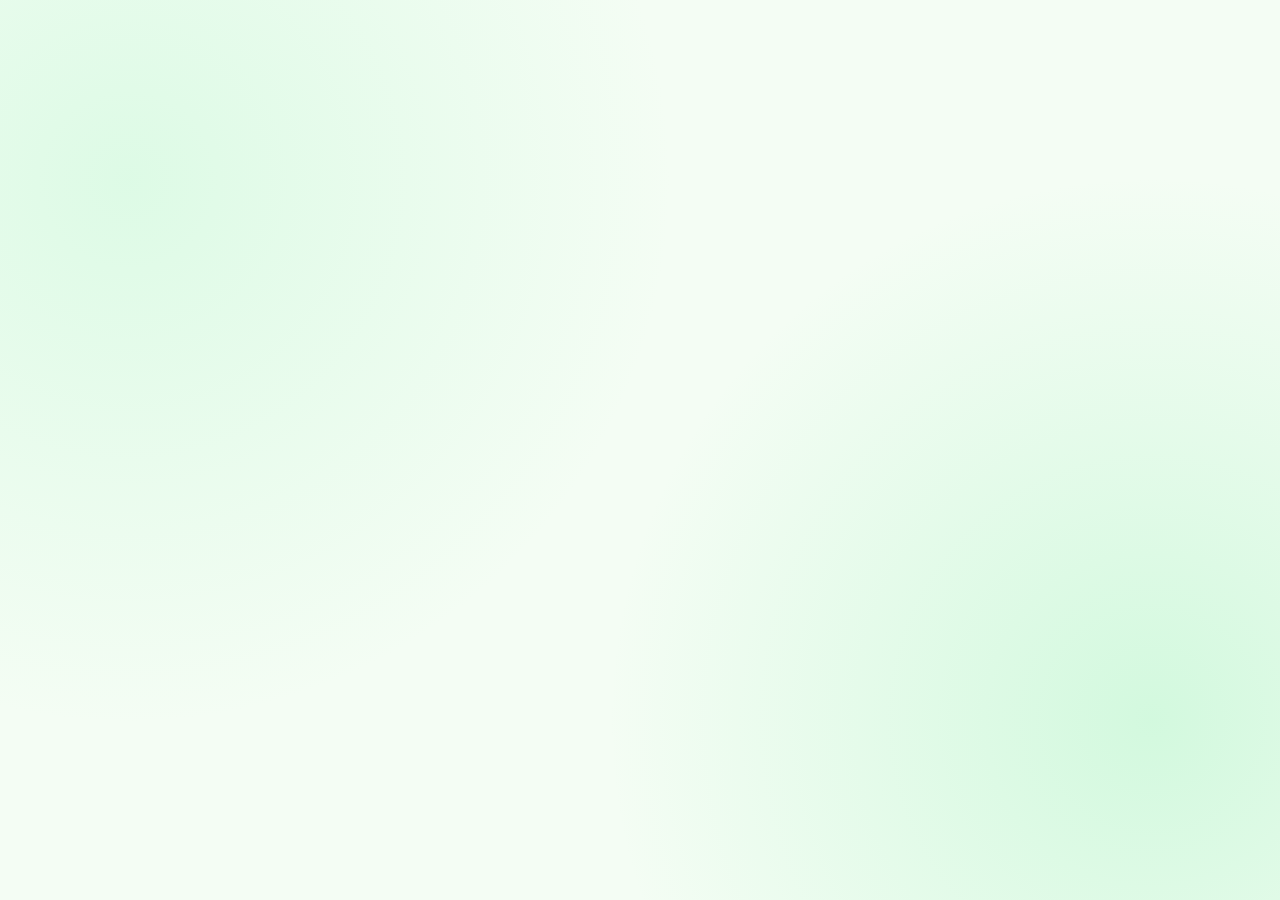
==== github_pages_dist/index.html @ f7a4231d "fix: bug18/19 - chart responsive fix and add-material modal fields" ====
<!DOCTYPE html>
<html lang="ja">
<head>
    <meta charset="UTF-8">
    <meta name="viewport" content="width=device-width, initial-scale=1.0, maximum-scale=1.0, user-scalable=no">
    <title>統合管理システム</title>
    <!-- Google Fonts for typography -->
    <link href="https://fonts.googleapis.com/css2?family=Inter:wght@400;500;600;700&display=swap" rel="stylesheet">
    <link rel="stylesheet" href="style.css">
    <script src="https://cdnjs.cloudflare.com/ajax/libs/html5-qrcode/2.3.8/html5-qrcode.min.js" type="text/javascript"></script>
</head>
<body>
    <!-- ログインモーダル (GitHub Pages用) -->
    <div id="login-modal" class="modal" style="display: none; z-index: 9999; background: rgba(0,0,0,0.8);">
        <div class="modal-content" style="max-width: 400px; margin: 15% auto; text-align: center;">
            <h2 style="margin-bottom: 20px;">🔐 認証</h2>
            <p style="margin-bottom: 20px; font-size: 0.9rem; color: #666;">パスワードを入力してください</p>
            <input type="password" id="login-password" class="search-input" placeholder="パスワード" style="width: 100%; margin-bottom: 20px; padding: 12px;">
            <div id="login-error" style="color: #e74c3c; margin-bottom: 15px; display: none; font-size: 0.85rem;">パスワードが正しくありません</div>
            <button id="login-submit-btn" class="primary-btn" style="width: 100%;">ログイン</button>
        </div>
    </div>
    <div class="app-container" style="display: none;">
        <!-- Header -->
        <header class="glass-header">
            <div class="header-main">
                <ion-icon name="grid-outline" class="system-icon"></ion-icon>
                <h1 id="header-title">統合管理システム</h1>
            </div>
            <div class="header-actions">
                <button id="sync-btn" class="icon-btn" aria-label="同期">
                    <ion-icon name="sync-outline"></ion-icon>
                </button>
                <button id="settings-btn" class="icon-btn" aria-label="設定">
                    <ion-icon name="settings-outline"></ion-icon>
                </button>
            </div>
        </header>

        <!-- Main Content Area -->
        <main id="content-area">
            <!-- 1. ホーム (Dashboard) -->
            <div id="tab-ledger" class="tab-content active">
                <!-- View Switcher (Segment Control) -->
                <div class="view-switcher">
                    <button class="switcher-item active" data-view="dashboard">ダッシュボード</button>
                    <button class="switcher-item" data-view="details">月次明細</button>
                </div>

                <!-- 在庫アラートセクション (常に上部に表示) -->
                <div class="card glass-card alert-section">
                    <div id="inventory-alerts-container">
                        <div class="empty-history" style="padding: 20px; text-align: center; color: var(--text-muted);">
                            <ion-icon name="sync-outline" class="spinning" style="font-size: 20px; margin-bottom: 4px;"></ion-icon>
                            <div>在庫状況を確認中...</div>
                        </div>
                    </div>
                </div>

                <!-- 共通期間フィルタ (Unified Ledger Filter) -->
                <div id="unified-ledger-filter" class="unified-ledger-filter" style="margin: 8px 0;">
                    <!-- JSで動的に生成 -->
                </div>

                <!-- 1. Dashboard View (Active by default) -->
                <div id="ledger-dashboard-view">
                    <!-- Summary Section -->
                    <div class="ledger-top-summary">
                        <div class="empty-history" style="width: 100%; padding: 30px; text-align: center; color: var(--text-muted); background: rgba(255,255,255,0.3); border-radius: 12px;">
                            <ion-icon name="sync-outline" class="spinning" style="font-size: 24px; margin-bottom: 8px;"></ion-icon>
                            <div>収支データを集計中...</div>
                        </div>
                    </div>

                    <!-- Chart Card -->
                    <div class="card glass-card ledger-chart-card">
                        <div class="card-header-with-filter">
                            <h2 class="card-title-with-icon">
                                <ion-icon name="stats-chart-outline"></ion-icon>
                                収支推移
                            </h2>
                        </div>
                        
                        <div class="chart-container">
                            <div class="chart-y-axis">
                                <span>100k</span>
                                <span>50k</span>
                                <span>0k</span>
                            </div>
                            <div class="chart-bars">
                                <!-- JSで動的に生成されます -->
                            </div>
                        </div>
                        <div class="chart-legend">
                            <span class="legend-item"><span class="dot income"></span>売上</span>
                            <span class="legend-item"><span class="dot expense"></span>費用</span>
                        </div>
                    </div>

                    <!-- Recent Transactions -->
                    <div class="card glass-card list-card ledger-list">
                        <h2 class="section-title-mini">最新の取引履歴</h2>
                        <div class="empty-history" style="padding: 40px; text-align: center; color: var(--text-muted);">
                            <ion-icon name="sync-outline" class="spinning" style="font-size: 24px; margin-bottom: 8px;"></ion-icon>
                            <div>履歴を読み込み中...</div>
                        </div>
                    </div>
                </div>

                <!-- 2. Detailed Table View (Hidden by default) -->
                <div id="ledger-details-view" style="display: none;">
                    <div class="card glass-card detailed-table-card">
                        <div class="card-header-with-filter">
                            <h2 class="card-title-with-icon">
                                <ion-icon name="list-outline"></ion-icon>
                                月次明細
                            </h2>
                            <button id="export-ledger-btn" class="btn-export" title="スプレッドシートに出力">
                                <ion-icon name="cloud-download-outline"></ion-icon>
                                <span>帳票出力</span>
                            </button>
                        </div>

                        <div class="detailed-table-wrapper">
                            <table class="detailed-table">
                                <thead>
                                    <tr>
                                        <th class="sticky-col first">注文日</th>
                                        <th class="sticky-col second">品名</th>
                                        <th>売上</th>
                                        <th>仕入</th>
                                        <th>通信</th>
                                        <th>修繕</th>
                                        <th>消耗品</th>
                                        <th>諸会</th>
                                        <th>手数料</th>
                                        <th>雑費</th>
                                        <th class="profit-col">粗利</th>
                                    </tr>
                                </thead>
                                <tbody id="ledger-list-body">
                                    <!-- JSで動的に描画されます -->
                                </tbody>
                                <tfoot>
                                    <tr class="totals-row">
                                        <td colspan="2" class="sticky-col first">合計</td>
                                        <td id="ledger-total-sales">0</td>
                                        <td id="ledger-total-purchase">0</td>
                                        <td id="ledger-total-comm">0</td>
                                        <td id="ledger-total-repair">0</td>
                                        <td id="ledger-total-supplies">0</td>
                                        <td id="ledger-total-dues">0</td>
                                        <td id="ledger-total-fee">0</td>
                                        <td id="ledger-total-misc">0</td>
                                        <td id="ledger-total-profit" class="profit-col">0</td>
                                    </tr>
                                </tfoot>
                            </table>
                        </div>
                        <p class="table-hint">※横スクロールで詳細を確認できます。日付・品名は固定されています。</p>
                    </div>
                </div>
            </div>

            <!-- 2. 在庫 (Inventory) -->
            <div id="tab-inventory" class="tab-content">
                <div class="inventory-header">
                    <div class="search-container">
                        <div class="search-bar">
                            <ion-icon name="search-outline"></ion-icon>
                            <input type="text" id="stock-search-input" placeholder="在庫を検索...">
                            <button id="stock-search-clear" title="検索をクリア">
                                <ion-icon name="close-outline"></ion-icon>
                            </button>
                            <button id="stock-scan-btn-top" class="icon-btn-inline" title="QRスキャン">
                                <ion-icon name="camera-outline"></ion-icon>
                            </button>
                        </div>
                    </div>
                    <div class="inventory-filter-chips">
                        <button class="filter-chip" data-filter="in-stock">
                            <ion-icon name="checkmark-circle-outline"></ion-icon>在庫あり
                        </button>
                        <button class="filter-chip" data-filter="threshold-zero">
                            <ion-icon name="warning-outline"></ion-icon>閾値0
                        </button>
                        <button class="filter-chip" data-filter="unchecked">
                            <ion-icon name="help-circle-outline"></ion-icon>未確認
                        </button>
                        <button class="filter-chip" data-filter="hidden">
                            <ion-icon name="eye-off-outline"></ion-icon>非表示品
                        </button>
                    </div>
                </div>

                <div class="card glass-card stock-card">
                    <div class="card-header-with-badge">
                        <h2 class="card-title-with-icon">
                            <ion-icon name="cube-outline"></ion-icon>
                            現在庫一覧
                        </h2>
                        <div style="display: flex; gap: 8px; align-items: center;">
                            <button id="stocktake-mode-toggle" class="mode-toggle-btn">
                                <ion-icon name="checkbox-outline"></ion-icon>
                                棚卸開始
                            </button>
                            <span class="count-badge">全 <span id="total-stock-items">-</span> 品目</span>
                        </div>
                    </div>

                    <div class="stock-table-container">
                        <div id="stock-list-body" class="stock-list-container">
                            <div style="text-align:center; padding: 40px; color: var(--text-secondary);">
                                <ion-icon name="sync-outline" class="spinning" style="font-size: 24px; vertical-align: middle; margin-right: 8px;"></ion-icon>
                                データを読み込み中...
                            </div>
                        </div>
                    </div>
                </div>
            </div>

            <!-- 3. 仕入 (Purchase) -->
            <div id="tab-purchase" class="tab-content">
                <div class="summary-card glass-card">
                    <h3>今月の仕入合計</h3>
                    <div class="amount" id="purchase-monthly-total">読み込み中...</div>
                    <div class="history-badge cursor-pointer" onclick="document.getElementById('purchase-history').scrollIntoView({behavior: 'smooth'})">
                        <ion-icon name="checkmark-circle"></ion-icon>
                        <span id="purchase-history-count">読み込み中...</span>
                    </div>
                </div>
                <div class="card glass-card">
                    <h2 class="card-title-with-icon">
                        <ion-icon name="cart-outline"></ion-icon>
                        新規仕入
                    </h2>
                    <div class="input-grid">
                        <div class="input-group">
                            <label>仕入日</label>
                            <input type="date" id="purchase-date">
                        </div>
                        <div class="input-group">
                            <label>ステータス</label>
                            <select id="buy-status-entry">
                                <option value="">--- データ取得中 ---</option>
                            </select>
                        </div>
                    </div>
                    <div class="input-group">
                        <label>仕入先</label>
                        <input type="text" id="buy-vendor" list="supplier-list" placeholder="仕入先を入力または選択">
                        <datalist id="supplier-list">
                        </datalist>
                    </div>
                    <div class="input-group">
                        <label>品名 <span id="buy-item-preview" class="input-image-preview"></span></label>
                        <input type="text" id="buy-item" list="product-list" placeholder="品名を入力または選択">
                        <datalist id="product-list">
                        </datalist>
                    </div>
                    <div class="input-grid">
                        <div class="input-group">
                            <label>価格 (合計)</label>
                            <input type="number" id="buy-price" placeholder="0">
                        </div>
                        <div class="input-group">
                            <label>数量</label>
                            <input type="number" id="buy-quantity" placeholder="0">
                        </div>
                    </div>
                    <div class="input-group">
                        <label>支払方法</label>
                        <input type="text" id="buy-payment" list="payment-list" placeholder="支払方法を入力または選択">
                        <datalist id="payment-list">
                        </datalist>
                    </div>
                    <div class="input-group">
                        <label>区分</label>
                        <select id="buy-category">
                            <option value="">--- データ取得中 ---</option>
                        </select>
                    </div>
                    <div class="input-group">
                        <label>備考</label>
                        <textarea id="buy-note" placeholder="備考を入力"></textarea>
                    </div>
                    <button id="buy-submit" class="primary-btn">登録</button>
                </div>

                <div class="history-section" id="purchase-history">
                    <h2 class="section-title card-title-with-icon">
                        <ion-icon name="time-outline"></ion-icon>
                        仕入履歴
                    </h2>
                    
                    <div id="purchase-history-list">
                        <div class="empty-history" style="padding: 40px; text-align: center; color: var(--text-muted);">
                            <ion-icon name="sync-outline" class="spinning" style="font-size: 24px; margin-bottom: 8px;"></ion-icon>
                            <div>読み込み中...</div>
                        </div>
                    </div>
                </div>
            </div>

            <!-- 4. 製造 (Manufacturing) -->
            <div id="tab-manufacturing" class="tab-content">
                <div class="summary-card glass-card">
                    <h3>現在進行中の製造</h3>
                    <div class="amount" id="manufacturing-history-count">読み込み中...</div>
                    <div class="history-badge cursor-pointer" onclick="document.getElementById('manufacturing-history').scrollIntoView({behavior: 'smooth'})">
                        <span id="manufacturing-history-status">---</span>
                    </div>
                </div>

                <div class="card glass-card">
                    <h2 class="card-title-with-icon">
                        <ion-icon name="hammer-outline"></ion-icon>
                        製造開始
                    </h2>
                    <div class="input-grid">
                        <div class="input-group">
                            <label>製造開始日</label>
                            <input type="date" id="manufacturing-date">
                        </div>
                        <div class="input-group">
                            <label>製造数量</label>
                            <input type="text" id="make-quantity" min="1" placeholder="数量を入力">
                        </div>
                    </div>
                    <div class="input-group">
                        <label>品名 <span id="make-item-preview" class="input-image-preview"></span></label>
                        <select id="make-item">
                            <option value="">--- データ取得中 ---</option>
                        </select>
                    </div>
                    <div class="input-group">
                        <label>備考</label>
                        <textarea id="make-note" placeholder="特記事項があれば入力"></textarea>
                    </div>

                    <div class="auto-process-info">
                        <p><ion-icon name="information-circle-outline"></ion-icon> <strong>自動処理:</strong> 登録時に以下の処理が行われます</p>
                        <ul>
                            <li>製造IDの自動採番 (M0001〜)</li>
                            <li>BOMに基づく在庫の自動引当</li>
                            <li>FIFOによる原価の自動計算</li>
                        </ul>
                    </div>

                    <button id="make-submit" class="primary-btn">製造を開始する</button>
                </div>

                <div class="history-section" id="manufacturing-history">
                    <h2 class="section-title card-title-with-icon">
                        <ion-icon name="list-outline"></ion-icon>
                        製造履歴・進捗管理
                    </h2>

                    <!-- 製造履歴フィルター (提案28) -->
                    <div class="history-filter-container glass-card shadow-none" style="padding: 12px; margin-bottom: 16px; background: rgba(255,255,255,0.4);">
                        <div class="input-grid">
                            <div class="input-group mini" style="margin-bottom: 0;">
                                <label style="font-size: 11px;">ステータス</label>
                                <select id="manufacturing-history-status-filter" style="padding: 6px 10px; font-size: 13px; height: 36px;" onchange="applyManufacturingHistoryFilter()">
                                    <option value="">すべて</option>
                                </select>
                            </div>
                            <div class="input-group mini" style="margin-bottom: 0;">
                                <label style="font-size: 11px;">品名</label>
                                <select id="manufacturing-history-item-filter" style="padding: 6px 10px; font-size: 13px; height: 36px;" onchange="applyManufacturingHistoryFilter()">
                                    <option value="">すべて</option>
                                </select>
                            </div>
                        </div>
                    </div>
                    
                    <div id="manufacturing-history-list">
                        <div class="empty-history" style="padding: 40px; text-align: center; color: var(--text-muted);">
                            <ion-icon name="sync-outline" class="spinning" style="font-size: 24px; margin-bottom: 8px;"></ion-icon>
                            <div>読み込み中...</div>
                        </div>
                    </div>
                </div>
            </div>

            <!-- 5. 販売 (Sales) -->
            <div id="tab-sales" class="tab-content">
                <div class="summary-card glass-card sales-summary-card" style="display: flex; flex-direction: row; justify-content: space-between; align-items: stretch; text-align: left; padding: 16px;">
                    <div class="sales-summary-main" style="flex: 1; border-right: 1px solid rgba(0,0,0,0.1); padding-right: 12px; display: flex; flex-direction: column; justify-content: center;">
                        <h3 style="margin-bottom: 4px; font-size: 11px; color: var(--text-secondary); text-align: left;">今月の売上</h3>
                        <div class="amount" id="sales-monthly-total" style="color: var(--accent-green); font-size: 20px; font-weight: 700; margin-bottom: 4px; text-align: left; width: auto;">読み込み中...</div>
                        <div style="font-size: 10px; color: var(--text-secondary);">完了: <span id="sales-completed-count" style="font-weight: 600;">0</span>件</div>
                    </div>
                    <div class="sales-summary-sub" style="flex: 1; padding-left: 12px; display: flex; flex-direction: column; justify-content: center;">
                        <h3 style="margin-bottom: 4px; font-size: 11px; color: var(--text-secondary); text-align: left;">売上見込み</h3>
                        <div class="amount-sub" id="sales-expected-total" style="font-size: 16px; font-weight: 700; color: var(--text-main); margin-bottom: 6px;">¥0</div>
                        <div class="history-badge cursor-pointer" style="margin-top: 0; align-self: flex-start; padding: 2px 6px; font-size: 10px;" onclick="document.getElementById('sales-history').scrollIntoView({behavior: 'smooth'})">
                            <span id="sales-history-status">---</span>
                        </div>
                    </div>
                </div>

                <div class="card glass-card">
                    <h2 class="card-title-with-icon">
                        <ion-icon name="pricetags-outline"></ion-icon>
                        販売登録
                    </h2>
                    
                    <div class="input-grid">
                        <div class="input-group">
                            <label>販売開始日</label>
                            <input type="date" id="sales-date">
                        </div>
                        <div class="input-group">
                            <label>管理区分</label>
                            <div class="radio-group-horizontal">
                                <label class="radio-label">
                                    <input type="radio" name="sales-type" value="business" checked>
                                    <span>事業用</span>
                                </label>
                                <label class="radio-label">
                                    <input type="radio" name="sales-type" value="personal">
                                    <span>個人用</span>
                                </label>
                            </div>
                        </div>
                    </div>

                    <div class="input-group">
                        <label>売先</label>
                        <select id="sale-buyer">
                            <option value="">--- データ取得中 ---</option>
                        </select>
                    </div>

                    <div class="input-group">
                        <label id="product-name-label">品名 <span id="sale-item-preview" class="input-image-preview"></span> <span id="sale-item-mode-text">(事業用: リストから選択のみ)</span></label>
                        <select id="sale-item">
                            <option value="">--- データ取得中 ---</option>
                        </select>
                        <p class="input-hint personal-only" style="display: none;">※個人用は自由入力が可能です(実装時切替)</p>
                    </div>

                    <div class="input-grid">
                        <div class="input-group">
                            <label>数量</label>
                            <input type="number" id="sale-quantity" value="1" min="1">
                        </div>
                        <div class="input-group">
                            <label>販売価格</label>
                            <input type="number" id="sale-price" placeholder="0">
                        </div>
                    </div>

                    <div class="input-grid">
                        <div class="input-group">
                            <label>発送方法</label>
                            <select id="sale-shipping">
                                <option value="">--- 選択してください ---</option>
                                <option>らくらくメルカリ便</option>
                                <option>ゆうゆうメルカリ便</option>
                                <option>定形外郵便</option>
                                <option>宅急便</option>
                                <option>レターパック</option>
                                <option>その他</option>
                            </select>
                        </div>
                        <div class="input-group">
                            <label>送料合計</label>
                            <input type="number" id="sale-shipping-cost" placeholder="0">
                        </div>
                    </div>

                    <div class="input-group">
                        <label>追跡番号</label>
                        <input type="text" id="sale-tracking-number" placeholder="追跡番号を入力">
                    </div>

                    <div class="input-group">
                        <label>送料負担</label>
                        <div class="radio-group-horizontal">
                            <label class="radio-label">
                                <input type="radio" name="sale-shipping-payer" value="出品者" checked>
                                <span>出品者負担</span>
                            </label>
                            <label class="radio-label">
                                <input type="radio" name="sale-shipping-payer" value="落札者">
                                <span>落札者負担</span>
                            </label>
                        </div>
                    </div>

                    <div class="input-group">
                        <label>備考</label>
                        <textarea id="sale-note" placeholder="PUDO場所、取引メモなど"></textarea>
                    </div>

                    <div class="auto-process-info">
                        <p><ion-icon name="information-circle-outline"></ion-icon> <strong>処理:</strong> 登録時に以下の処理が行われます</p>
                        <ul>
                            <li>対象商品の即時在庫引当 (FIFO)</li>
                            <li>販売IDの自動採番 (S00001〜)</li>
                            <li>(事業用のみ) 帳簿(T_帳簿)への自動転記</li>
                        </ul>
                    </div>

                    <div class="submit-group">
                        <button id="sale-submit" class="primary-btn">注文を登録する</button>
                        <button id="sale-submit-pending" class="primary-btn white-btn">入金待ちで登録</button>
                    </div>
                </div>

                <div class="history-section" id="sales-history">
                    <h2 class="section-title card-title-with-icon">
                        <ion-icon name="ship-outline"></ion-icon>
                        発送・取引待ち
                    </h2>
                    
                    <div class="history-filter-container glass-card shadow-none" style="padding: 12px; margin-bottom: 16px; background: rgba(255,255,255,0.4);">
                        <div class="input-grid">
                            <div class="input-group mini" style="margin-bottom: 0;">
                                <label style="font-size: 11px;">ステータス</label>
                                <select id="sales-history-status-filter" style="padding: 6px 10px; font-size: 13px; height: 36px;" onchange="applySalesHistoryFilter()">
                                    <option value="">すべて</option>
                                </select>
                            </div>
                            <div class="input-group mini" style="margin-bottom: 0;">
                                <label style="font-size: 11px;">売先</label>
                                <select id="sales-history-buyer-filter" style="padding: 6px 10px; font-size: 13px; height: 36px;" onchange="applySalesHistoryFilter()">
                                    <option value="">すべて</option>
                                </select>
                            </div>
                        </div>
                    </div>
                    
                    <div id="sales-history-list">
                        <div class="empty-history" style="padding: 40px; text-align: center; color: var(--text-muted);">
                            <ion-icon name="sync-outline" class="spinning" style="font-size: 24px; margin-bottom: 8px;"></ion-icon>
                            <div>読み込み中...</div>
                        </div>
                    </div>
                </div>
            </div>

            <!-- 6. 経費 (Expense) -->
            <div id="tab-expense" class="tab-content">
                <div class="summary-card glass-card">
                    <h3>今月の経費合計</h3>
                    <div class="amount" id="expense-monthly-total">読み込み中...</div>
                    <div class="history-badge cursor-pointer" onclick="document.getElementById('expense-history').scrollIntoView({behavior: 'smooth'})">
                        <ion-icon name="checkmark-circle"></ion-icon>
                        <span id="expense-history-count">読み込み中...</span>
                    </div>
                </div>
                <div class="card glass-card">
                    <h2 class="card-title-with-icon">
                        <ion-icon name="cash-outline"></ion-icon>
                        経費登録
                    </h2>
                    <div class="input-grid">
                        <div class="input-group">
                            <label>注文日</label>
                            <input type="date" id="expense-date">
                        </div>
                        <div class="input-group">
                            <label>ステータス</label>
                            <select id="exp-status-entry">
                                <option value="">--- データ取得中 ---</option>
                            </select>
                        </div>
                    </div>
                    <div class="input-grid-4-6">
                        <div class="input-group">
                            <label>仕訳</label>
                            <input type="text" id="exp-account" list="expense-category-list" placeholder="仕訳を入力または選択">
                            <datalist id="expense-category-list">
                            </datalist>
                        </div>
                        <div class="input-group">
                            <label>購入先</label>
                            <input type="text" id="exp-vendor" list="vendor-list" placeholder="購入先を入力または選択">
                            <datalist id="vendor-list">
                            </datalist>
                        </div>
                    </div>
                    <div class="input-group">
                        <label>品名 <span id="exp-item-preview" class="input-image-preview"></span></label>
                        <input type="text" id="exp-item" list="expense-item-list" placeholder="品名や内容を入力または選択">
                        <datalist id="expense-item-list">
                        </datalist>
                        <label style="display: flex; align-items: center; gap: 8px; margin-top: 8px; font-size: 0.9em; cursor: pointer; color: var(--text-secondary);">
                            <input type="checkbox" id="exp-is-stock" style="width: auto;">
                            在庫管理対象とする（梱包材など）
                        </label>
                    </div>
                    <div class="input-grid">
                        <div class="input-group">
                            <label>価格 (合計)</label>
                            <input type="number" id="exp-price" placeholder="0">
                        </div>
                        <div class="input-group">
                            <label>数量</label>
                            <input type="number" id="exp-quantity" placeholder="0">
                        </div>
                    </div>
                    <div class="input-grid" style="grid-template-columns: 7fr 3fr;">
                        <div class="input-group">
                            <label>支払方法</label>
                            <input type="text" id="exp-payment" list="expense-payment-list" placeholder="支払方法を入力または選択">
                            <datalist id="expense-payment-list">
                            </datalist>
                        </div>
                        <div class="input-group" style="justify-content: center; padding-left: 10px;">
                            <label style="display: flex; align-items: center; gap: 8px; margin-top: 24px; cursor: pointer;">
                                <input type="checkbox" id="exp-receipt" style="width: auto; transform: scale(1.1);">
                                レシート有り
                            </label>
                        </div>
                    </div>
                    <div class="input-group">
                        <label>備考</label>
                        <textarea id="exp-note" placeholder="詳細を入力"></textarea>
                    </div>
                    <button id="exp-submit" class="primary-btn">登録</button>
                </div>

                <div class="history-section" id="expense-history">
                    <h2 class="section-title card-title-with-icon">
                        <ion-icon name="time-outline"></ion-icon>
                        経費履歴
                    </h2>
                    
                    <div id="expense-history-list">
                        <div class="empty-history" style="padding: 40px; text-align: center; color: var(--text-muted);">
                            <ion-icon name="sync-outline" class="spinning" style="font-size: 24px; margin-bottom: 8px;"></ion-icon>
                            <div>読み込み中...</div>
                        </div>
                    </div>
                </div>
            </div>
        </main>

        <!-- Stock Update Sticky Bar -->
        <div id="stock-update-bar" class="stock-update-sticky-bar">
            <div class="update-info">
                <label>変更品目</label>
                <span id="pending-update-count">0</span>
            </div>
            <div class="update-actions">
                <button id="bulk-update-threshold" class="btn-confirm-update">更新を確定</button>
                <button id="bulk-update-status" class="btn-confirm-archive">廃盤を確定</button>
            </div>
        </div>

        <!-- Stocktake Sticky Bar -->
        <div id="stocktake-bar" class="stocktake-sticky-bar" style="display:none;">
            <div class="stocktake-summary-info">
                <div class="summary-stat">
                    <label>確認品目</label>
                    <span id="stocktake-verified-count">0</span>
                </div>
                <div class="summary-stat">
                    <label>差異あり</label>
                    <span id="stocktake-diff-count">0</span>
                </div>
            </div>
            <div class="stocktake-actions">
                <div class="stocktake-note-container">
                    <input type="text" id="stocktake-note" placeholder="棚卸メモ (任意)">
                </div>
                <button id="stocktake-scan-btn" class="btn-scan-stocktake">
                    <ion-icon name="camera-outline"></ion-icon>
                    スキャン
                </button>
                <button id="stocktake-submit" class="btn-confirm-stocktake">
                    <ion-icon name="checkmark-done-outline"></ion-icon>
                    棚卸を確定
                </button>
            </div>
        </div>

        <!-- Bottom Navigation -->
        <nav class="bottom-nav glass-nav">
            <button class="nav-item active" data-target="ledger" data-title="ホーム">
                <ion-icon name="home-outline"></ion-icon>
                <span>ホーム</span>
            </button>
            <button class="nav-item" data-target="inventory" data-title="在庫">
                <ion-icon name="cube-outline"></ion-icon>
                <span>在庫</span>
            </button>
            <button class="nav-item" data-target="purchase" data-title="仕入">
                <ion-icon name="cart-outline"></ion-icon>
                <span>仕入</span>
                <span class="nav-badge"></span>
            </button>
            <button class="nav-item" data-target="manufacturing" data-title="製造">
                <ion-icon name="hammer-outline"></ion-icon>
                <span>製造</span>
                <span class="nav-badge"></span>
            </button>
            <button class="nav-item" data-target="sales" data-title="販売">
                <ion-icon name="pricetags-outline"></ion-icon>
                <span>販売</span>
                <span class="nav-badge"></span>
            </button>
            <button class="nav-item" data-target="expense" data-title="経費">
                <ion-icon name="cash-outline"></ion-icon>
                <span>経費</span>
                <span class="nav-badge"></span>
            </button>
        </nav>
    </div>

    <!-- Feedback UI -->
    <div id="global-loader">
        <div class="loader-content">
            <ion-icon name="sync-outline" class="loader-spinner"></ion-icon>
            <div id="loader-text" class="loader-text">処理中...</div>
        </div>
    </div>
    <div id="toast-container"></div>

    <!-- Ionicons Script -->
    <script type="module" src="https://unpkg.com/ionicons@7.1.0/dist/ionicons/ionicons.esm.js"></script>
    <script nomodule src="https://unpkg.com/ionicons@7.1.0/dist/ionicons/ionicons.js"></script>
    <!-- 画像プレビュー用モーダル -->
    <div id="image-modal" class="image-modal" onclick="closeImageModal()">
        <span class="image-modal-close">&times;</span>
        <img id="image-modal-content" src="">
    </div>

    <!-- 写真アップロード用（非表示） -->
    <input type="file" id="hidden-photo-input" accept="image/*" class="hidden-file-input" onchange="handlePhotoSelected(event)">

    <!-- 設定モーダル (Master Data Manager) -->
    <div id="settings-modal" class="modal-overlay">
        <div class="modal-container glass-card">
            <header class="modal-header">
                <div class="header-left">
                    <button id="settings-back-btn" class="icon-btn" style="display: none;">
                        <ion-icon name="arrow-back-outline"></ion-icon>
                    </button>
                    <h2 id="settings-title">システム設定・マスタ管理</h2>
                </div>
                <button id="settings-close-btn" class="icon-btn">
                    <ion-icon name="close-outline"></ion-icon>
                </button>
            </header>
            
            <div id="settings-content" class="modal-content">
                <!-- 1. マスタ選択リスト (初期表示) -->
                <div id="master-select-view" class="settings-view active">
                    <p class="settings-hint">編集するマスタを選択してください</p>
                    <div class="master-list-grid">
                        <!-- JSで動的に生成されます -->
                    </div>
                </div>

                <!-- 2. マスタデータ編集ビュー (選択後に表示) -->
                <div id="master-editor-view" class="settings-view" style="display: none;">
                    <div class="editor-header">
                        <div class="search-bar mini">
                            <ion-icon name="search-outline"></ion-icon>
                            <input type="text" id="master-search-input" placeholder="検索...">
                        </div>
                        <button id="master-add-btn" class="primary-btn mini-btn">
                            <ion-icon name="add-outline"></ion-icon>追加
                        </button>
                    </div>
                    <div class="master-table-wrapper">
                        <table class="master-table">
                            <thead id="master-table-head">
                                <!-- 動的にヘッダーが生成されます -->
                            </thead>
                            <tbody id="master-table-body">
                                <!-- 動的にデータ行が生成されます -->
                            </tbody>
                        </table>
                    </div>
                </div>
            </div>
        </div>
    </div>

    <!-- マスタ詳細編集用モーダル (Nested Modal) -->
    <div id="master-edit-modal" class="modal-overlay" style="z-index: 1100;">
        <div class="modal-container glass-card" style="height: auto; max-height: 80vh;">
            <header class="modal-header">
                <h2 id="master-edit-title">項目の編集</h2>
                <button id="master-edit-close-btn" class="icon-btn">
                    <ion-icon name="close-outline"></ion-icon>
                </button>
            </header>
            <div class="modal-content">
                <form id="master-edit-form">
                    <div id="master-edit-fields" class="input-grid-single">
                        <!-- 動的に入力フィールドが生成されます -->
                    </div>
                    <div style="margin-top: 24px; display: flex; gap: 12px;">
                        <button type="button" id="master-edit-cancel" class="primary-btn outline-btn">キャンセル</button>
                        <button type="submit" id="master-edit-submit" class="primary-btn">保存する</button>
                    </div>
                </form>
            </div>
        </div>
    </div>
    <!-- 部材追加モーダル (Proposal 15) -->
    <div id="add-material-modal" class="modal-overlay" style="z-index: 1100;">
        <div class="modal-container glass-card" style="height: auto; max-height: 80vh;">
            <header class="modal-header">
                <h2 id="add-material-title">部材の追加消費</h2>
                <button id="add-material-close-btn" class="icon-btn">
                    <ion-icon name="close-outline"></ion-icon>
                </button>
            </header>
            <div class="modal-content">
                <div class="input-grid-single">
                    <div class="input-group">
                        <label>部材名</label>
                        <input type="text" id="add-material-item" list="product-list" placeholder="部材名を検索・入力">
                    </div>
                    <div class="input-group">
                        <label>数量</label>
                        <input type="number" id="add-material-quantity" value="1" min="1">
                    </div>
                    <div class="input-group">
                        <label>理由/備考</label>
                        <input type="text" id="add-material-reason" placeholder="追加の理由など">
                    </div>
                </div>
                <div style="margin-top: 24px; display: flex; gap: 12px;">
                    <button type="button" id="add-material-cancel" class="primary-btn outline-btn">キャンセル</button>
                    <button type="button" id="add-material-submit" class="primary-btn">引き当てる</button>
                </div>
            </div>
        </div>
    </div>

    <!-- QRスキャナーオーバーレイ (Body直下へ移動) -->
    <div id="scanner-overlay" class="scanner-overlay" style="display: none;">
        <div class="scanner-container">
            <div id="reader"></div>
            <div class="scanner-controls">
                <input type="file" id="qr-file-input" accept="image/*" style="display: none;">
                <button id="scanner-file-btn" class="primary-btn outline-btn" style="padding: 8px 16px; font-size: 0.9rem;">
                    <ion-icon name="image-outline"></ion-icon> 画像を選択/撮影
                </button>
                <button id="scanner-close-btn" class="btn-secondary">閉じる</button>
            </div>
        </div>
    </div>

    <script src="app.js"></script>
</body>
</html>
<!-- Build: 04/27/2026 22:37:48 -->
---- github_pages_dist/style.css ----
:root {
    /* Green Theme Palette (Premium & Modern) */
    --primary-bg: #f4fdf4;
    --dark-green: #115e2e;
    --accent-green: #16a34a;
    --light-green: #bbf7d0;
    --glass-bg: rgba(255, 255, 255, 0.85);
    --glass-border: rgba(255, 255, 255, 0.3);
    
    --text-main: #1f2937;
    --text-muted: #6b7280;
    --shadow-soft: 0 8px 32px rgba(22, 163, 74, 0.08);
    --shadow-nav: 0 -4px 24px rgba(0, 0, 0, 0.04);
    
    --bottom-nav-height: 58px;
}

* {
    margin: 0;
    padding: 0;
    box-sizing: border-box;
}

html, body {
    margin: 0;
    padding: 0;
    width: 100%;
    overflow-x: hidden;
    background-color: var(--bg-color);
    font-family: 'Inter', -apple-system, BlinkMacSystemFont, "Segoe UI", Roboto, sans-serif;
    color: var(--text-main);
    -webkit-tap-highlight-color: transparent;
}

body {
    background-color: var(--primary-bg);
    color: var(--text-main);
    /* Soft background gradient */
    background-image: 
        radial-gradient(circle at 10% 20%, rgba(187, 247, 208, 0.4) 0%, transparent 40%),
        radial-gradient(circle at 90% 80%, rgba(134, 239, 172, 0.3) 0%, transparent 40%);
    background-attachment: fixed;
    height: 100vh;
    overflow: hidden; /* Prevent body scroll, handled in main */
}

/* Switch UI for Master Flags */
.switch-ui {
    position: relative;
    display: inline-block;
    width: 44px;
    height: 24px;
}

.switch-ui input { 
    opacity: 0;
    width: 0;
    height: 0;
}

.slider {
    position: absolute;
    cursor: pointer;
    top: 0;
    left: 0;
    right: 0;
    bottom: 0;
    background-color: #ccc;
    transition: .3s;
    border-radius: 24px;
}

.slider:before {
    position: absolute;
    content: "";
    height: 18px;
    width: 18px;
    left: 3px;
    bottom: 3px;
    background-color: white;
    transition: .3s;
    border-radius: 50%;
}

input:checked + .slider {
    background-color: var(--accent-green);
}

input:checked + .slider:before {
    transform: translateX(20px);
}

.master-row-inactive {
    opacity: 0.6;
    background-color: rgba(0,0,0,0.02);
}

.app-container {
    width: 100%;
    max-width: 480px; /* Base max-width for mobile-first */
    margin: 0 auto;
    height: 100vh;
    display: flex;
    flex-direction: column;
    position: relative;
    box-shadow: 0 0 40px rgba(0,0,0,0.05);
    background-color: transparent;
}

/* Header */
.glass-header {
    height: 56px;
    padding: 0 10px;
    display: flex;
    align-items: center;
    justify-content: space-between;
    background: var(--glass-bg);
    backdrop-filter: blur(12px);
    -webkit-backdrop-filter: blur(12px);
    border-bottom: 1px solid var(--glass-border);
    position: sticky;
    top: 0;
    z-index: 100;
}

.header-main {
    display: flex;
    align-items: center;
    gap: 12px;
}

.system-icon {
    font-size: 24px;
    color: var(--accent-green);
    background: rgba(22, 163, 74, 0.1);
    padding: 8px;
    border-radius: 12px;
}

.glass-header h1 {
    font-size: 16px;
    font-weight: 700;
    color: var(--dark-green);
    letter-spacing: 0.5px;
}

.header-actions {
    display: flex;
    align-items: center;
    gap: 16px;
}

.icon-btn {
    background: transparent;
    border: none;
    font-size: 24px;
    color: var(--text-muted);
    cursor: pointer;
    display: flex;
    align-items: center;
    justify-content: center;
    transition: all 0.2s ease;
}

.icon-btn:active {
    transform: scale(0.9);
    color: var(--accent-green);
}

.user-avatar {
    font-size: 30px;
    color: var(--accent-green);
    display: flex;
    align-items: center;
}

/* Input Grid for side-by-side fields */
.input-grid {
    display: grid;
    grid-template-columns: 1fr 1fr;
    gap: 12px;
}

.input-grid-4-6 {
    display: grid;
    grid-template-columns: 4fr 6fr;
    gap: 12px;
}

/* Main Content Area */
#content-area {
    flex: 1;
    overflow-y: auto;
    padding: 24px 10px calc(var(--bottom-nav-height) + 24px);
    scroll-behavior: smooth;
}

.tab-content {
    display: none;
    animation: fadeIn 0.4s ease-out forwards;
}

.tab-content.active {
    display: block;
}

/* Section Titles */
.section-title {
    font-size: 16px;
    color: var(--dark-green);
    margin: 32px 0 16px;
    font-weight: 700;
}

/* History Card */
.history-card {
    padding: 16px;
    margin-bottom: 16px;
    width: 100%;
}

.history-card-header {
    display: flex;
    justify-content: space-between;
    align-items: center;
    margin-bottom: 12px;
}

.history-id {
    font-size: 12px;
    font-weight: 700;
    color: var(--accent-green);
    background: rgba(22, 163, 74, 0.1);
    padding: 2px 8px;
    border-radius: 6px;
}

.history-product-info {
    font-size: 15px;
    font-weight: 600;
    color: var(--text-main);
    margin-bottom: 16px;
    padding: 8px 12px;
    background: rgba(0,0,0,0.03);
    border-radius: 10px;
    word-break: break-all;
}

.history-inputs-grid {
    display: grid;
    grid-template-columns: 1fr 1fr;
    gap: 12px;
}

.history-inputs-grid .input-group:last-child {
    grid-column: span 1;
}

.input-group.mini {
    margin-bottom: 0;
}

.input-group.mini label {
    font-size: 11px;
    margin-bottom: 4px;
}

.input-group.mini input,
.input-group.mini select {
    padding: 8px 10px;
    font-size: 13px;
    height: 38px;
}

.readonly-field {
    background: rgba(0,0,0,0.02) !important;
    color: var(--text-muted) !important;
    border-color: transparent !important;
}

.update-mini-btn {
    display: flex;
    align-items: center;
    gap: 6px;
    background: var(--accent-green);
    color: white;
    border: none;
    padding: 6px 12px;
    border-radius: 8px;
    font-size: 13px;
    font-weight: 600;
    cursor: pointer;
    transition: all 0.2s ease;
}

.update-mini-btn ion-icon {
    font-size: 16px;
}

.update-mini-btn:active {
    transform: scale(0.95);
    background: var(--dark-green);
}
.glass-card {
    background: var(--glass-bg);
    backdrop-filter: blur(16px);
    -webkit-backdrop-filter: blur(16px);
    border: 1px solid var(--glass-border);
    border-radius: 20px;
    padding: 24px;
    margin-bottom: 20px;
    box-shadow: var(--shadow-soft);
}

/* ログインモーダル専用スタイル */
.modal#login-modal {
    position: fixed;
    top: 0;
    left: 0;
    width: 100vw;
    height: 100vh;
    background: var(--primary-bg) !important; /* 背景をメイン背景色で塗りつぶす */
    display: flex;
    align-items: center;
    justify-content: center;
    z-index: 10000;
}

#login-modal .modal-content {
    background: white;
    padding: 30px;
    border-radius: 24px;
    box-shadow: 0 20px 50px rgba(0,0,0,0.1);
    width: 90%;
    max-width: 360px;
    text-align: center;
}

@keyframes spinning {
    from { transform: rotate(0deg); }
    to { transform: rotate(360deg); }
}

.spinning {
    animation: spinning 1s linear infinite;
}

/* Badges */
.badge {
    font-size: 10px;
    font-weight: 700;
    padding: 2px 8px;
    border-radius: 6px;
    text-transform: uppercase;
}

.badge-info {
    background: rgba(14, 165, 233, 0.1);
    color: #0284c7;
    border: 1px solid rgba(14, 165, 233, 0.2);
}

.badge-personal {
    background: rgba(245, 158, 11, 0.1);
    color: #d97706;
    border: 1px solid rgba(245, 158, 11, 0.2);
}

.badge-buyer {
    background: rgba(79, 70, 229, 0.1); /* Indigo */
    color: #4f46e5;
    border: 1px solid rgba(79, 70, 229, 0.2);
}

.badge-planned {
    background: #fff8e1;
    color: #f57f17;
    border: 1px solid #ffecb3;
    font-weight: bold;
}

.badge-warning {
    background: rgba(230, 81, 0, 0.1);
    color: #e65100;
    border: 1px solid rgba(230, 81, 0, 0.2);
}

.badge-secondary {
    background: rgba(84, 110, 122, 0.1);
    color: #546e7a;
    border: 1px solid rgba(84, 110, 122, 0.2);
}

.badge-added {
    background: rgba(249, 115, 22, 0.1); /* Orange */
    color: #ea580c;
    border: 1px solid rgba(249, 115, 22, 0.2);
}

.add-material-btn {
    background: rgba(249, 115, 22, 0.1);
    color: #ea580c;
    border: 1px solid rgba(249, 115, 22, 0.2);
    padding: 4px 10px;
    border-radius: 8px;
    font-size: 11px;
    font-weight: 600;
    display: flex;
    align-items: center;
    gap: 4px;
    cursor: pointer;
    transition: all 0.2s;
}

.add-material-btn:active {
    transform: scale(0.95);
    background: rgba(249, 115, 22, 0.2);
}

/* Auto Process Info Box */
.auto-process-info {
    background: rgba(22, 163, 74, 0.05);
    border: 1px dashed var(--accent-green);
    border-radius: 12px;
    padding: 12px 14px;
    margin-bottom: 20px;
}

.auto-process-info p {
    font-size: 12px;
    color: var(--dark-green);
    display: flex;
    align-items: center;
    gap: 6px;
    margin-bottom: 6px;
}

.auto-process-info ul {
    list-style: none;
    padding-left: 20px;
}

.auto-process-info li {
    font-size: 11px;
    color: var(--text-muted);
    position: relative;
    margin-bottom: 2px;
}

.auto-process-info li::before {
    content: "繝ｻ";
    color: var(--accent-green);
    position: absolute;
    left: -12px;
}

/* Process Dates Grid */
.process-steps-container {
    background: rgba(255, 255, 255, 0.5);
    border-radius: 12px;
    padding: 12px;
    margin: 8px 0;
}

.group-label {
    display: block;
    font-size: 11px;
    font-weight: 700;
    color: var(--text-muted);
    margin-bottom: 8px;
}

.process-dates-grid {
    display: grid;
    grid-template-columns: repeat(3, 1fr);
    gap: 4px; /* 譛蟆上�髫咎俣縺ｫ隱ｿ謨ｴ */
}



/* Radio Groups */
.radio-group-horizontal {
    display: flex;
    gap: 16px;
    padding: 8px 0;
}

.radio-label {
    display: flex;
    align-items: center;
    gap: 6px;
    font-size: 14px;
    color: var(--text-main);
    cursor: pointer;
}

.radio-label input[type="radio"] {
    width: 18px;
    height: 18px;
    accent-color: var(--accent-green);
}

.input-hint {
    font-size: 11px;
    color: var(--accent-green);
    margin-top: 4px;
    font-weight: 500;
}

/* 4-Item Process Dates Grid */
.process-dates-grid-4 {
    display: grid;
    grid-template-columns: 1fr 1fr;
    gap: 10px;
}

.history-sub-info {
    font-size: 12px;
    color: var(--text-muted);
    margin: 4px 0 8px;
    padding-left: 4px;
}

.shadow-none {
    box-shadow: none !important;
}

/* Existing styles... */
.date-input-mini {
    display: flex;
    flex-direction: column;
}

.date-input-mini label {
    font-size: 10px;
    color: var(--text-muted);
    margin-bottom: 2px;
}

.date-input-mini input,
.date-input-mini select {
    width: 100%;
    min-width: 0; /* 蟷�ｸ崎ｶｳ譎ゅ↓邵ｮ蟆上ｒ險ｱ蜿ｯ */
    font-size: 10px; /* 11px縺九ｉ10px縺ｫ荳九￡縺ｦ讓ｪ蟷�ｒ遒ｺ菫� */
    padding: 6px 1px; /* 蟾ｦ蜿ｳ繝代ョ繧｣繝ｳ繧ｰ繧偵⊇縺ｼ繧ｼ繝ｭ縺ｫ縺励※蜀�ｮｹ繧貞庶繧√ｋ */
    border-radius: 6px;
    border: 1px solid rgba(0,0,0,0.15);
    background: #fff;
    height: 32px;
    /* 繝｢繝舌う繝ｫ繝悶Λ繧ｦ繧ｶ迚ｹ譛峨�繧ｹ繧ｿ繧､繝ｫ繝ｪ繧ｻ繝�ヨ */
    -webkit-appearance: none;
    -moz-appearance: none;
    appearance: none;
}

.history-card-header .header-left {
    display: flex;
    align-items: center;
    gap: 8px;
    flex-wrap: wrap;
    flex: 1;
    min-width: 0;
}

.summary-card {
    text-align: center;
    background: linear-gradient(135deg, rgba(255,255,255,0.9) 0%, rgba(220, 252, 231, 0.7) 100%);
    border: 1px solid rgba(255,255,255,0.6);
    padding: 10px 16px;
    margin-bottom: 12px;
    border-radius: 16px;
    display: flex;
    flex-direction: column;
    align-items: center;
}

.summary-card h3 {
    font-size: 11px;
    color: var(--text-muted);
    font-weight: 500;
    margin-bottom: 0;
}

.summary-card .amount {
    font-size: 22px;
    font-weight: 700;
    color: var(--dark-green);
    letter-spacing: -0.5px;
    text-align: center;
    width: 100%;
}

.history-badge {
    display: inline-flex;
    align-items: center;
    gap: 4px;
    margin-top: 4px;
    font-size: 10px;
    font-weight: 600;
    color: var(--accent-green);
    background: rgba(22, 163, 74, 0.08);
    padding: 2px 8px;
    border-radius: 10px;
}

.history-badge ion-icon {
    font-size: 12px;
}

.cursor-pointer {
    cursor: pointer;
    transition: opacity 0.2s;
}

.cursor-pointer:active {
    opacity: 0.7;
}

.card-title-with-icon {
    display: flex;
    align-items: center;
    gap: 8px;
}

.card-title-with-icon ion-icon {
    font-size: 1.2em;
    color: var(--accent-green);
}

.card h2 {
    font-size: 16px;
    color: var(--dark-green);
    margin-bottom: 20px;
    font-weight: 600;
}

.section-title {
    margin: 24px 0 12px !important;
}

/* Stock Table */
.stock-card {
    padding: 16px !important;
}

.card-header-with-badge {
    display: flex;
    justify-content: space-between;
    align-items: center;
    margin-bottom: 16px;
}

.count-badge {
    font-size: 11px;
    font-weight: 700;
    color: var(--accent-green);
    background: rgba(22, 163, 74, 0.1);
    padding: 2px 10px;
    border-radius: 20px;
}

.stock-table-container {
    width: 100%;
}

/* Card Style List */
.stock-list-container {
    display: flex;
    flex-direction: column;
    gap: 12px;
}

.stock-item-card {
    background: var(--glass-bg);
    border: 1px solid var(--glass-border);
    border-radius: 16px;
    padding: 12px;
    display: flex;
    flex-direction: column;
    gap: 10px;
    box-shadow: 0 4px 12px rgba(0,0,0,0.03);
    transition: all 0.2s ease;
}

.stock-item-card.is-dirty-row {
    background: rgba(22, 163, 74, 0.05);
    border-color: rgba(22, 163, 74, 0.2);
}

.stock-item-card.verified-row {
    background: rgba(34, 197, 94, 0.04);
}

.stock-item-card.inactive-row {
    opacity: 0.6;
    filter: grayscale(0.5);
}

.card-header {
    display: flex;
    align-items: center;
    gap: 12px;
}

.card-main-info {
    flex: 1;
    min-width: 0;
}

.card-product-name {
    font-size: 14px;
    font-weight: 700;
    color: var(--text-main);
    line-height: 1.3;
    overflow-wrap: anywhere;
}

.card-product-name.clickable {
    cursor: pointer;
    text-decoration: underline;
    text-decoration-style: dotted;
    text-underline-offset: 3px;
    color: var(--primary-color);
}

.card-product-name.clickable:active {
    opacity: 0.6;
}

.card-sub-info {
    font-size: 10px;
    color: var(--text-muted);
    margin-top: 2px;
}

.card-controls {
    display: flex;
    align-items: center;
    justify-content: space-between;
    gap: 8px; /* gapを少し詰める */
    background: rgba(0,0,0,0.02);
    padding: 8px 4px; /* 横パディングを極小化 */
    border-radius: 10px;
}

.control-group {
    display: flex;
    flex-direction: column;
    gap: 2px;
    flex-shrink: 0; /* 圧縮されないように固定 */
    min-width: fit-content;
}

.control-label {
    font-size: 9px;
    font-weight: 600;
    color: var(--text-muted);
    text-transform: uppercase;
}

.control-value {
    font-size: 15px;
    font-weight: 700;
    color: var(--dark-green);
}

.card-actions {
    display: flex;
    align-items: center;
    justify-content: flex-end;
    gap: 6px; /* 8px縺九ｉ6px縺ｫ蠕ｮ隱ｿ謨ｴ縺励※繝懊ち繝ｳ繧貞庶繧√ｄ縺吶￥縺吶ｋ */
}

.status-icon {
    font-size: 24px;
    display: inline-flex;
    align-items: center;
    justify-content: center;
    vertical-align: middle;
}

.status-icon.success {
    color: var(--accent-green);
}

.status-icon.danger {
    color: #ef4444;
}

.stock-val {
    font-weight: 700;
    color: var(--dark-green);
    text-align: center;
}

.table-input {
    width: 50px;
    padding: 6px 4px;
    border-radius: 6px;
    border: 1px solid rgba(0,0,0,0.1);
    background: rgba(255, 255, 255, 0.8);
    font-size: 13px;
    text-align: center;
    color: var(--text-main);
    -moz-appearance: textfield;
}

.table-input::-webkit-outer-spin-button,
.table-input::-webkit-inner-spin-button {
    -webkit-appearance: none;
    margin: 0;
}

.status-badge {
    font-size: 10px;
    font-weight: 700;
    padding: 4px 6px;
    border-radius: 6px;
    white-space: nowrap;
}

.status-badge.success {
    background: rgba(34, 197, 94, 0.1);
    color: #16a34a;
}

.status-badge.danger {
    background: rgba(239, 68, 68, 0.1);
    color: #dc2626;
}

.update-mini-btn.no-text {
    width: 32px;
    height: 32px;
    padding: 0;
    display: flex;
    justify-content: center;
    align-items: center;
    background: var(--accent-green);
    color: white;
    box-shadow: none;
}

.update-mini-btn.no-text ion-icon {
    font-size: 18px;
    margin: 0;
}

/* Forms */
.input-group {
    margin-bottom: 16px;
    text-align: left;
}

.input-group label {
    display: block;
    font-size: 13px;
    color: var(--text-muted);
    margin-bottom: 6px;
    font-weight: 500;
}

.input-group input, 
.input-group select, 
.input-group textarea {
    width: 100%;
    padding: 14px 16px;
    border-radius: 12px;
    border: 1px solid rgba(0,0,0,0.06);
    background: rgba(255, 255, 255, 0.7);
    font-size: 15px;
    color: var(--text-main);
    transition: all 0.2s ease;
}

.input-group input:focus, 
.input-group select:focus,
.input-group textarea:focus {
    outline: none;
    border-color: var(--accent-green);
    background: #fff;
    box-shadow: 0 0 0 3px rgba(22, 163, 74, 0.1);
}

.input-group textarea {
    height: 80px;
    resize: none;
}

/* Buttons */
.primary-btn {
    width: 100%;
    padding: 16px;
    background: var(--accent-green);
    color: #fff;
    border: none;
    border-radius: 14px;
    font-size: 16px;
    font-weight: 600;
    cursor: pointer;
    transition: all 0.2s ease;
    box-shadow: 0 4px 14px rgba(22, 163, 74, 0.3);
}

.primary-btn:active {
    transform: translateY(2px);
    box-shadow: 0 2px 8px rgba(22, 163, 74, 0.2);
    background: var(--dark-green);
}

/* Submit Actions Layout */
.submit-group {
    display: flex;
    gap: 10px;
    width: 100%;
}

.submit-group .primary-btn {
    flex: 1.2;
    padding: 16px 8px; /* Slightly tighter padding for mobile */
    font-size: 14px;
}

.submit-group .secondary-btn {
    flex: 1;
    padding: 16px 8px;
    font-size: 14px;
}

@media (max-width: 360px) {
    .submit-group {
        flex-direction: column;
        gap: 8px;
    }
    .submit-group .primary-btn,
    .submit-group .secondary-btn {
        flex: none;
        width: 100%;
    }
}

.outline-btn {
    background: transparent;
    color: var(--accent-green);
    border: 2px solid var(--accent-green);
    box-shadow: none;
}

.outline-btn:active {
    background: rgba(22, 163, 74, 0.1);
}

.white-btn {
    background: #fff !important;
    color: var(--accent-green) !important;
    border: 2px solid var(--accent-green) !important;
    box-shadow: 0 4px 14px rgba(0, 0, 0, 0.05) !important;
}

/* Lists */
.list-card {
    padding: 16px;
}

.list-item {
    display: flex;
    align-items: center;
    padding: 16px 0;
    border-bottom: 1px solid rgba(0,0,0,0.05);
}

.list-item:last-child {
    border-bottom: none;
    padding-bottom: 0;
}

.item-info {
    flex: 1;
    margin-left: 12px;
}

.item-info h4 {
    font-size: 15px;
    font-weight: 600;
    margin-bottom: 4px;
}

.item-info p {
    font-size: 13px;
    color: var(--text-muted);
}

.progress-bar {
    flex: 0 0 80px;
    height: 8px;
    background: rgba(0,0,0,0.05);
    border-radius: 4px;
    overflow: hidden;
    margin-left: 12px;
}

.progress {
    height: 100%;
    background: var(--accent-green);
    border-radius: 4px;
}

.stock-item {
    justify-content: space-between;
}

.stock-amount {
    font-weight: 600;
    color: var(--dark-green);
}

.stock-item.warning .stock-amount {
    color: #ef4444; /* red for warning */
}

.ledger-amount {
    font-weight: 600;
    font-size: 16px;
}

/* Search Bar */
.search-bar {
    display: flex;
    align-items: center;
    background: var(--glass-bg);
    border-radius: 16px;
    padding: 0 16px;
    margin-bottom: 20px;
    border: 1px solid var(--glass-border);
    box-shadow: var(--shadow-soft);
}

.search-bar ion-icon {
    font-size: 20px;
    color: var(--text-muted);
}

.search-bar input {
    flex: 1;
    border: none;
    background: transparent;
    padding: 16px 12px;
    font-size: 15px;
    outline: none;
}

/* Bottom Navigation */
.bottom-nav {
    position: fixed;
    bottom: 0;
    left: 0;
    right: 0;
    height: var(--bottom-nav-height);
    background: var(--glass-bg);
    backdrop-filter: blur(20px);
    -webkit-backdrop-filter: blur(20px);
    display: flex;
    justify-content: space-between;
    align-items: center;
    padding: 0 12px;
    border-top: 1px solid var(--glass-border);
    box-shadow: var(--shadow-nav);
    z-index: 100;
    max-width: 480px;
    margin: 0 auto;
    /* safe area padding for modern iPhones */
    padding-bottom: env(safe-area-inset-bottom);
    height: calc(var(--bottom-nav-height) + env(safe-area-inset-bottom));
}

.nav-item {
    background: transparent;
    border: none;
    display: flex;
    flex-direction: column;
    align-items: center;
    justify-content: center;
    flex: 1;
    height: 100%;
    color: #a1a1aa;
    position: relative;
    cursor: pointer;
    transition: all 0.3s cubic-bezier(0.4, 0, 0.2, 1);
    padding: 4px 0;
}

.nav-badge {
    position: absolute;
    top: 6px;
    right: 50%;
    transform: translateX(18px) scale(0);
    background-color: #ef4444; /* Alert Red */
    color: white;
    font-size: 10px;
    font-weight: 700;
    min-width: 16px;
    height: 16px;
    border-radius: 8px;
    display: flex;
    align-items: center;
    justify-content: center;
    padding: 0 4px;
    box-shadow: 0 2px 4px rgba(0,0,0,0.1);
    pointer-events: none;
    opacity: 0;
    transition: all 0.2s cubic-bezier(0.175, 0.885, 0.32, 1.275);
    z-index: 5;
}

.nav-badge.visible {
    opacity: 1;
    transform: translateX(18px) scale(1);
}

.nav-item ion-icon {
    font-size: 20px;
    margin-bottom: 2px;
    transition: all 0.3s cubic-bezier(0.4, 0, 0.2, 1);
}

.nav-item span {
    font-size: 9px;
    font-weight: 500;
    opacity: 0.8;
    transition: all 0.3s ease;
}

/* Active State Design Tool */
.nav-item.active {
    color: var(--accent-green);
    transform: translateY(-2px);
}

.nav-item.active ion-icon {
    transform: scale(1.15);
    color: var(--accent-green);
}

.nav-item.active span {
    opacity: 1;
    font-weight: 600;
}

/* 6 items is a bit tight, so we reduce inner padding and font size specifically for small screens */
@media screen and (max-width: 400px) {
    .nav-item ion-icon {
        font-size: 22px;
    }
    .nav-item span {
        font-size: 9px;
    }
}

/* Animations */
@keyframes fadeIn {
    from { opacity: 0; transform: translateY(10px); }
    to { opacity: 1; transform: translateY(0); }
}

@keyframes fadeInDown {
    from { opacity: 0; transform: translateY(-10px); }
    to { opacity: 1; transform: translateY(0); }
}

@keyframes spin {
    from { transform: rotate(0deg); }
    to { transform: rotate(360deg); }
}

.spinning {
    animation: spin 1s linear infinite;
}
/* Ledger Dashboard Styles */
.ledger-top-summary {
    display: grid;
    grid-template-columns: repeat(3, 1fr);
    gap: 10px;
    margin-bottom: 20px;
}

.mini-summary-card {
    background: var(--card-bg);
    backdrop-filter: blur(12px);
    border: 1px solid var(--glass-border);
    border-radius: 16px;
    padding: 12px 8px;
    text-align: center;
    box-shadow: var(--shadow-soft);
}

.mini-summary-card label {
    font-size: 10px;
    font-weight: 600;
    color: var(--text-muted);
    display: block;
    margin-bottom: 4px;
}

.mini-summary-card .val {
    font-size: 13px;
    font-weight: 700;
}

.mini-summary-card.income .val { color: var(--accent-green); }
.mini-summary-card.expense .val { color: #ef4444; }
.mini-summary-card.profit .val { color: var(--dark-green); }

.ledger-chart-card {
    padding: 20px !important;
}

.card-header-with-filter {
    display: flex;
    justify-content: space-between;
    align-items: center;
    margin-bottom: 2px !important;
}

#ledger-details-view .detailed-table-card {
    padding: 8px 15px !important;
    min-height: auto !important;
}

#ledger-details-view .card-title-with-icon {
    margin: 0 !important;
    line-height: 1.1;
    font-size: 1.05em;
}

.period-filter {
    padding: 4px 8px;
    border-radius: 8px;
    border: 1px solid rgba(0,0,0,0.1);
    font-size: 12px;
    background: white;
}

.chart-container {
    height: 150px;
    display: flex;
    gap: 15px;
    padding: 10px 0 20px 30px;
    position: relative;
    border-bottom: 1px solid rgba(0,0,0,0.05);
}

.chart-y-axis {
    position: absolute;
    left: 0;
    top: 0;
    bottom: 20px;
    display: flex;
    flex-direction: column;
    justify-content: space-between;
    font-size: 10px;
    color: var(--text-muted);
}

.chart-bars {
    flex: 1;
    display: flex;
    justify-content: space-between;
    align-items: flex-end;
}

.bar-group {
    display: flex;
    gap: 2px;
    align-items: flex-end;
    position: relative;
    height: 100%;
    flex: 1;
    justify-content: center;
}

.bar {
    width: 100%;
    max-width: 14px;
    border-radius: 4px 4px 0 0;
    transition: height 0.6s cubic-bezier(0.175, 0.885, 0.32, 1.275);
}

.bar.income { background: linear-gradient(to top, var(--accent-green), #4ade80); }
.bar.expense { background: linear-gradient(to top, #ef4444, #f87171); }

/* 遨榊ｱ､繝舌�繧ｹ繧ｿ繧､繝ｫ */
.bar-stack {
    width: 100%;
    max-width: 14px;
    border-radius: 4px 4px 0 0;
    overflow: hidden;
}
.bar-segment {
    width: 100%;
}
.bar-segment.income { background: var(--accent-green); }
.bar-segment.personal { background: #94ead3; } /* 阮�＞髱堤ｷ� */

.dot.personal { background: #94ead3; }

.bar-label {
    position: absolute;
    top: 100%;
    left: 50%;
    transform: translateX(-50%);
    font-size: 10px;
    color: var(--text-muted);
    margin-top: 4px;
}

.chart-legend {
    display: flex;
    justify-content: center;
    gap: 16px;
    margin-top: 12px;
    font-size: 11px;
    color: var(--text-muted);
}

.legend-item {
    display: flex;
    align-items: center;
    gap: 6px;
}

.dot {
    width: 8px;
    height: 8px;
    border-radius: 50%;
}
.dot.income { background: var(--accent-green); }
.dot.expense { background: #ef4444; }

.section-title-mini {
    font-size: 14px;
    font-weight: 700;
    color: var(--text-main);
    margin-bottom: 16px;
}

.transaction-item {
    display: flex;
    align-items: center;
    gap: 12px;
    padding: 12px 0;
    border-bottom: 1px solid rgba(0,0,0,0.03);
}

.transaction-item:last-of-type {
    border-bottom: none;
}

.type-icon {
    width: 36px;
    height: 36px;
    border-radius: 10px;
    display: flex;
    justify-content: center;
    align-items: center;
    font-size: 18px;
}

.type-icon.income { background: rgba(34, 197, 94, 0.1); color: #16a34a; }
.type-icon.expense { background: rgba(239, 68, 68, 0.1); color: #ef4444; }
.type-icon.purchase { background: rgba(14, 165, 233, 0.1); color: #0ea5e9; }

.item-amount {
    font-weight: 700;
    font-size: 14px;
}

.item-amount.positive { color: var(--accent-green); }
.item-amount.negative { color: #ef4444; }

/* View Switcher */
.view-switcher {
    display: flex;
    background: rgba(0,0,0,0.05);
    padding: 4px;
    border-radius: 12px;
    margin-bottom: 20px;
}

.switcher-item {
    flex: 1;
    padding: 10px;
    border: none;
    background: transparent;
    font-size: 13px;
    font-weight: 600;
    color: var(--text-muted);
    border-radius: 8px;
    cursor: pointer;
    transition: all 0.2s ease;
}

.switcher-item.active {
    background: white;
    color: var(--dark-green);
    box-shadow: 0 2px 8px rgba(0,0,0,0.05);
}

/* Detailed Table Styles */
.detailed-table-card {
    padding: 16px !important;
}

.detailed-table-wrapper {
    width: 100%;
    max-height: 400px; /* Constrain height for many rows */
    overflow: auto;
    border-radius: 8px;
    border: 1px solid rgba(0,0,0,0.05);
}

.detailed-table {
    width: max-content;
    border-collapse: separate;
    border-spacing: 0;
    font-size: 12px;
}

.detailed-table th,
.detailed-table td {
    padding: 12px 10px;
    border-bottom: 1px solid rgba(0,0,0,0.05);
    border-right: 1px solid rgba(0,0,0,0.05);
    white-space: nowrap;
}

/* Sticky Header */
.detailed-table th {
    position: sticky;
    top: 0;
    z-index: 10;
    background: #f8fafc;
    color: var(--text-muted);
    font-weight: 700;
    font-size: 11px;
}

/* Sticky First & Second Columns */
.sticky-col {
    position: sticky;
    z-index: 5;
    background: white;
}

.sticky-col.first {
    left: 0;
    min-width: 45px;
    font-size: 11px;
}

.sticky-col.second {
    left: 45px; /* Offset by first col width */
    min-width: 60px;
    max-width: 150px;
    border-right: 2px solid rgba(22, 163, 74, 0.15) !important;
    white-space: nowrap;
    overflow: hidden;
    text-overflow: ellipsis;
    cursor: pointer;
}

.sticky-col.second.expanded {
    white-space: normal !important;
    overflow: visible !important;
    text-overflow: clip !important;
    max-width: none !important;
    background: #fff !important;
    position: sticky !important; /* Keep it sticky even when expanded */
    z-index: 20 !important;
    box-shadow: 4px 0 10px rgba(0,0,0,0.1);
}

/* Z-index for Sticky Header x Sticky Column intersection */
.detailed-table th.sticky-col {
    z-index: 15;
    background: #f1f5f9;
}

.detailed-table td.pos { color: var(--accent-green); text-align: right; }
.detailed-table td.neg { color: #ef4444; text-align: right; }
.detailed-table td { text-align: right; }
.detailed-table td.sticky-col { text-align: left; }

.body-bold { font-weight: 700; }
.profit-col { background: rgba(22, 163, 74, 0.02); }

.totals-row td {
    background: #f8fafc;
    font-weight: 800;
    color: var(--dark-green);
    border-top: 2px solid var(--accent-green);
}

.table-hint {
    font-size: 10px;
    color: var(--text-muted);
    margin-top: 12px;
    display: flex;
    align-items: center;
    gap: 4px;
}

.inventory-header {
    display: flex;
    align-items: center;
    gap: 12px;
    margin-bottom: 20px;
    flex-wrap: wrap; /* 繧ｹ繝槭�縺ｧ謚倥ｊ霑斐○繧九ｈ縺�↓霑ｽ蜉� */
}

/* Clear button in search bar */
.search-container {
    position: relative;
    flex: 1;
    display: flex;
    align-items: center;
}

#stock-search-clear {
    display: none; /* 初期は非表示 */
    background: rgba(0,0,0,0.1);
    border: none;
    border-radius: 50%;
    width: 22px;
    height: 22px;
    align-items: center;
    justify-content: center;
    cursor: pointer;
    color: var(--text-muted);
    font-size: 14px;
    transition: all 0.2s;
    margin-right: 8px; /* カメラとの間隔 */
    flex-shrink: 0;
}

#stock-search-clear.visible {
    display: flex;
}

.inventory-toggles-wrapper {
    display: flex;
    flex-direction: column;
    align-items: flex-end;
    gap: 8px;
}
.show-hidden-container {
    display: flex;
    flex-direction: column;
    align-items: flex-end;
    gap: 4px;
    white-space: nowrap;
}

.show-hidden-container span {
    font-size: 11px;
    font-weight: 600;
    color: var(--text-muted);
}

.switch {
    position: relative;
    display: inline-block;
    width: 34px;
    height: 20px;
}

.switch input {
    opacity: 0;
    width: 0;
    height: 0;
}

.slider {
    position: absolute;
    cursor: pointer;
    top: 0;
    left: 0;
    right: 0;
    bottom: 0;
    background-color: #ccc;
    transition: .4s;
    border-radius: 20px;
}


.slider:before {
    position: absolute;
    content: "";
    height: 14px;
    width: 14px;
    left: 3px;
    bottom: 3px;
    background-color: white;
    transition: .4s;
    border-radius: 50%;
}

input:checked + .slider {
    background-color: var(--accent-green);
}

input:checked + .slider:before {
    transform: translateX(14px);
}

/* Row Visual States */
.inactive-row {
    opacity: 0.6;
    background-color: rgba(0,0,0,0.02);
}

.inactive-row .product-name {
    text-decoration: line-through;
    color: var(--text-muted);
}

/* Interactive Feedback */
.table-input.is-dirty {
    border-color: #f59e0b !important;
    background-color: #fffbeb !important;
    box-shadow: 0 0 0 2px rgba(245, 158, 11, 0.1);
}

.update-mini-btn.is-dirty {
    background-color: #d97706;
    box-shadow: 0 0 8px rgba(217, 119, 6, 0.3);
}

.update-mini-btn.secondary-action {
    background-color: transparent;
    border: 1px solid rgba(0,0,0,0.1);
    color: var(--text-muted);
    width: 32px;
    height: 32px;
    padding: 0;
    display: flex;
    justify-content: center;
    align-items: center;
}

.update-mini-btn.secondary-action:active {
    background-color: rgba(0,0,0,0.05);
}

.action-col {
    display: flex;
    flex-direction: row;
    align-items: center;
    gap: 8px;
}

.stock-val.safe {
    color: var(--accent-green);
}

.header-actions {
    display: flex;
    align-items: center;
    gap: 10px;
}

.icon-btn-primary {
    background: var(--primary-color);
    color: white;
    border: none;
    border-radius: 8px;
    width: 36px;
    height: 36px;
    display: flex;
    align-items: center;
    justify-content: center;
    cursor: pointer;
    transition: all 0.2s ease;
    box-shadow: 0 2px 8px rgba(22, 163, 74, 0.2);
}

.btn-export {
    display: flex;
    align-items: center;
    gap: 6px;
    background: var(--accent-green);
    color: white;
    border: none;
    padding: 6px 12px;
    border-radius: 8px;
    font-size: 13px;
    font-weight: 600;
    cursor: pointer;
    transition: all 0.2s;
    box-shadow: 0 2px 6px rgba(22, 163, 74, 0.2);
}

.btn-export ion-icon {
    font-size: 18px;
}

.btn-export:active {
    transform: scale(0.95);
    box-shadow: none;
}

.icon-btn-primary:hover {
    transform: translateY(-2px);
    box-shadow: 0 4px 12px rgba(22, 163, 74, 0.3);
    background: #15803d;
}

.icon-btn-primary:disabled {
    background: #ccc;
    cursor: not-allowed;
    transform: none;
}

.export-status-area {
    margin: 15px 0;
    padding: 12px 16px;
    border-radius: 10px;
    font-size: 0.9rem;
}

.export-status-area.info {
    background: rgba(59, 130, 246, 0.1);
    color: #1d4ed8;
    border: 1px solid rgba(59, 130, 246, 0.2);
}

.export-status-area.success {
    background: rgba(34, 197, 94, 0.1);
    color: #15803d;
    border: 1px solid rgba(34, 197, 94, 0.2);
    display: flex;
    flex-direction: column;
    gap: 8px;
}

.export-status-area.error {
    background: rgba(239, 68, 68, 0.1);
    color: #b91c1c;
    border: 1px solid rgba(239, 68, 68, 0.2);
}

.download-link {
    display: inline-flex;
    align-items: center;
    gap: 6px;
    background: #15803d;
    color: white !important;
    padding: 6px 12px;
    border-radius: 6px;
    text-decoration: none;
    font-weight: 600;
    width: fit-content;
}

.download-link:hover {
    background: #166534;
}

.spin {
    animation: spin 1s linear infinite;
}

@keyframes spin {
    from { transform: rotate(0deg); }
    to { transform: rotate(360deg); }
}



.input-clear-wrapper {
    position: relative;
    display: flex;
    align-items: center;
    width: 100%;
}

.input-clear-wrapper input {
    padding-right: 36px !important;
}

.input-clear-btn {
    position: absolute;
    right: 12px;
    background: rgba(0,0,0,0.1);
    border: none;
    border-radius: 50%;
    width: 20px;
    height: 20px;
    display: flex;
    align-items: center;
    justify-content: center;
    cursor: pointer;
    color: var(--text-muted);
    font-size: 14px;
    transition: all 0.2s;
    opacity: 0;
    pointer-events: none;
    z-index: 5;
}

.input-clear-btn.visible {
    opacity: 1;
    pointer-events: auto;
}

.input-clear-btn:active {
    transform: scale(0.9);
    background: rgba(0,0,0,0.2);
}


.product-thumb-container {
    width: 54px; /* 36px縺九ｉ諡｡螟ｧ */
    height: 54px; /* 36px縺九ｉ諡｡螟ｧ */
    border-radius: 8px;
    background: #e5e7eb;
    margin-right: 12px;
    display: flex;
    align-items: center;
    justify-content: center;
    overflow: hidden;
    flex-shrink: 0;
    cursor: pointer;
    border: 1px solid var(--glass-border);
}

.product-thumb-container img {
    width: 100%;
    height: 100%;
    object-fit: cover;
}

.product-thumb-container ion-icon {
    font-size: 28px; /* 20px縺九ｉ諡｡螟ｧ */
    color: var(--text-muted);
}

.input-image-preview {
    width: 32px;
    height: 32px;
    border-radius: 50%;
    background: #f3f4f6;
    display: none;
    align-items: center;
    justify-content: center;
    overflow: hidden;
    margin-left: 8px;
    border: 1px solid var(--accent-green);
    vertical-align: middle;
}

.input-image-preview.visible {
    display: inline-flex;
}

.input-image-preview img {
    width: 100%;
    height: 100%;
    object-fit: cover;
}

.image-modal {
    position: fixed;
    top: 0;
    left: 0;
    width: 100%;
    height: 100%;
    background: rgba(0,0,0,0.85);
    z-index: 2000;
    display: none;
    align-items: center;
    justify-content: center;
    backdrop-filter: blur(8px);
}

.image-modal.active {
    display: flex;
}

.image-modal img {
    max-width: 90%;
    max-height: 80%;
    border-radius: 12px;
    box-shadow: 0 20px 50px rgba(0,0,0,0.5);
}

.image-modal-close {
    position: absolute;
    top: 20px;
    right: 20px;
    color: white;
    font-size: 40px;
    cursor: pointer;
}

.camera-btn {
    background: var(--light-green);
    color: var(--dark-green);
    padding: 6px;
    border-radius: 8px;
    display: flex;
    align-items: center;
    justify-content: center;
    cursor: pointer;
    border: none;
    margin-left: 8px;
}

.camera-btn:active {
    transform: scale(0.9);
}

.hidden-file-input {
    display: none;
}

/* --- 蛻ｩ逶翫�騾ｲ謐励ヰ繝�ず --- */
.growth-container {
    display: flex;
    flex-wrap: wrap;
    gap: 8px;
    margin-top: 8px;
    font-size: 0.8em;
}

.growth-badge {
    display: inline-flex;
    align-items: center;
    gap: 3px;
    padding: 2px 6px;
    border-radius: 4px;
    background: rgba(255, 255, 255, 0.05);
    color: var(--text-secondary);
}

.growth-badge.up {
    color: var(--accent-green);
    background: rgba(0, 191, 165, 0.1);
}

.growth-badge.down {
    color: var(--accent-red);
    background: rgba(255, 82, 82, 0.1);
}

.growth-label {
    opacity: 0.7;
    margin-right: 2px;
}

.growth-val {
    font-weight: 600;
}

#ledger-dashboard-view .summary-card {
    height: auto;
    min-height: 120px;
}

/* [譁�ｭ怜喧縺代さ繝｡繝ｳ繝医ｒ蜑企勁縺励∪縺励◆] */
.unified-ledger-filter {
    background: rgba(255, 255, 255, 0.03);
    padding: 12px;
    border-radius: 12px;
    margin-bottom: 20px;
    border: 1px solid rgba(255, 255, 255, 0.05);
}

.filter-group {
    display: flex;
    flex-direction: column;
    gap: 12px;
}

.filter-row {
    display: flex;
    align-items: center;
    gap: 10px;
    overflow-x: auto;
    padding-bottom: 4px;
}

.filter-label {
    font-size: 0.85em;
    color: var(--text-secondary);
    min-width: 40px;
    font-weight: 600;
}

/* 驛｢�ｧ�ｽ�ｻ驛｢�ｧ�ｽ�ｰ驛｢譎｢�ｽ�｡驛｢譎｢�ｽ�ｳ驛｢譎冗樟邵ｺ諷包ｽｹ譎｢�ｽ�ｳ驛｢譎冗樟�取ｺｽ�ｹ譎｢�ｽ�ｼ驛｢譎｢�ｽ�ｫ�ｽ�ｽ陋ｹ�ｻ�ｽ�ｽ驛｢�ｧ�ｽ�ｿ驛｢譎｢�ｽ�ｳ鬩玲慣�ｽ�､�ｽ�ｽ�ｽ�ｽ */
.segment-group {
    display: flex;
    background: rgba(0, 0, 0, 0.2);
    padding: 3px;
    border-radius: 8px;
    border: 1px solid rgba(255, 255, 255, 0.1);
}

.segment-btn {
    padding: 6px 12px;
    border: none;
    background: transparent;
    color: var(--text-secondary);
    font-size: 0.85em;
    cursor: pointer;
    border-radius: 6px;
    transition: all 0.3s ease;
    white-space: nowrap;
}

.segment-btn:hover {
    color: var(--text-primary);
    background: rgba(255, 255, 255, 0.05);
}

.segment-btn.active {
    background: var(--accent-gradient);
    color: white;
    box-shadow: 0 2px 8px rgba(0, 0, 0, 0.3);
}

/* [譁�ｭ怜喧縺代さ繝｡繝ｳ繝医ｒ蜑企勁縺励∪縺励◆] */
.mini-month-select {
    background: rgba(255, 255, 255, 0.08);
    border: 1px solid rgba(255, 255, 255, 0.15);
    color: var(--text-primary);
    padding: 4px 8px;
    border-radius: 6px;
    font-size: 0.85em;
    outline: none;
    cursor: pointer;
}

.mini-month-select:focus {
    border-color: var(--accent-blue);
}

/* 驛｢�ｧ�ｽ�ｰ驛｢譎｢�ｽ�ｩ驛｢譎�ｽｼ譁絶ｳ驛｢譎｢�ｽ�ｼ驛｢譎臥櫨�ｽ�ｽ驍ｵ�ｺ�ｽ�ｮ驛｢譎�ｽｼ譁絶襖驛｢譎｢�ｽ�ｫ驛｢�ｧ�ｽ�ｿ驛｢�ｧ陝ｶ譎�峩鬮ｯ�ｦ�ｽ�ｨ鬩穂ｼ夲ｽｽ�ｺ驍ｵ�ｺ�ｽ�ｫ驍ｵ�ｺ陷ｷ�ｶ�ｽ遏ｩ蝮｡�ｽ�ｿ髫ｰ�ｨ�ｽ�ｴ */
.card-header-with-filter .period-filter {
    display: none;
}

/* --- 譽壼査縺励Δ繝ｼ繝牙ｰら畑繧ｹ繧ｿ繧､繝ｫ --- */
.inventory-view-switcher {
    margin-bottom: 20px;
}

.inventory-switcher-item {
    flex: 1;
    padding: 10px;
    border: none;
    background: transparent;
    font-size: 13px;
    font-weight: 600;
    color: var(--text-muted);
    border-radius: 8px;
    cursor: pointer;
    transition: all 0.2s ease;
}

.inventory-switcher-item.active {
    background: white;
    color: var(--dark-green);
    box-shadow: 0 2px 8px rgba(0,0,0,0.05);
}

.stocktake-table {
    width: 100%;
    border-collapse: collapse;
}

.stocktake-table th {
    padding: 12px 8px;
    font-size: 11px;
    text-transform: uppercase;
    color: var(--text-muted);
    border-bottom: 1px solid rgba(0,0,0,0.05);
}

.stocktake-table td {
    padding: 16px 8px;
    border-bottom: 1px solid rgba(0,0,0,0.03);
    vertical-align: middle;
}

.diff-badge {
    display: inline-block;
    padding: 4px 8px;
    border-radius: 6px;
    font-weight: 700;
    font-size: 12px;
    min-width: 45px;
    text-align: center;
}

.diff-none {
    background: rgba(0,0,0,0.05);
    color: var(--text-muted);
}

.diff-plus {
    background: rgba(34, 197, 94, 0.1);
    color: #16a34a;
}

.diff-minus {
    background: rgba(239, 68, 68, 0.1);
    color: #dc2626;
}

.actual-input {
    width: 70px;
    padding: 8px;
    border-radius: 8px;
    border: 1px solid rgba(0,0,0,0.1);
    background: rgba(255, 255, 255, 0.5);
    text-align: right;
    font-weight: 600;
    font-size: 15px;
    color: var(--text-main);
}

.actual-input:focus {
    outline: none;
    border-color: var(--accent-green);
    background: #fff;
    box-shadow: 0 0 0 3px rgba(22, 163, 74, 0.1);
}

.stocktake-actions {
    background: rgba(255,255,255,0.3);
    border-radius: 16px;
    margin-top: 20px;
}


/* === Stocktake Mode Styles === */
.stocktake-active-label {
    color: #ef4444 !important;
    background: rgba(239, 68, 68, 0.1) !important;
    border: 1px solid rgba(239, 68, 68, 0.2);
}

.stock-actual-input {
    width: 60px;
    padding: 6px 8px;
    border: 2px solid var(--accent-green);
    border-radius: 8px;
    font-size: 14px;
    font-weight: 700;
    text-align: right;
    color: var(--dark-green);
    transition: all 0.2s;
}

.stock-actual-input:focus {
    outline: none;
    box-shadow: 0 0 0 3px rgba(22, 163, 74, 0.2);
    border-color: var(--dark-green);
}

.stock-actual-input::placeholder {
    font-weight: 400;
    color: #ccc;
}

.diff-badge {
    font-size: 11px;
    font-weight: 700;
    padding: 2px 6px;
    border-radius: 6px;
}

.diff-positive {
    color: #ef4444;
    background: rgba(239, 68, 68, 0.1);
}

.diff-negative {
    color: #3b82f6;
    background: rgba(59, 130, 246, 0.1);
}

.diff-zero {
    color: var(--text-muted);
    background: rgba(0, 0, 0, 0.05);
}

/* Sticky Action Bar for Stocktake */
.stocktake-sticky-bar {
    position: fixed;
    bottom: var(--bottom-nav-height);
    left: 50%;
    transform: translateX(-50%);
    width: 100%;
    max-width: 480px;
    background: var(--glass-bg);
    backdrop-filter: blur(20px);
    -webkit-backdrop-filter: blur(20px);
    border-top: 1px solid var(--glass-border);
    padding: 16px 20px;
    display: none; /* JS will show this */
    z-index: 50;
    animation: slideUp 0.3s cubic-bezier(0.16, 1, 0.3, 1) forwards;
    box-shadow: 0 -10px 25px rgba(0, 0, 0, 0.05);
}

/* Stock Update Action Bar */
.stock-update-sticky-bar {
    position: fixed;
    bottom: var(--bottom-nav-height);
    left: 50%;
    transform: translateX(-50%);
    width: 100%;
    max-width: 480px;
    background: var(--glass-bg);
    backdrop-filter: blur(20px);
    -webkit-backdrop-filter: blur(20px);
    border-top: 1px solid var(--glass-border);
    padding: 12px 20px;
    display: none; 
    z-index: 55;
    animation: slideUp 0.3s cubic-bezier(0.16, 1, 0.3, 1) forwards;
    box-shadow: 0 -10px 25px rgba(0, 0, 0, 0.08);
    align-items: center;
    justify-content: space-between;
}

.update-info {
    display: flex;
    align-items: center;
    gap: 12px;
}

.update-info label {
    font-size: 11px;
    color: var(--text-muted);
    font-weight: 600;
}

.update-info span {
    font-size: 18px;
    font-weight: 700;
    color: var(--accent-green);
    background: rgba(22, 163, 74, 0.1);
    padding: 2px 10px;
    border-radius: 20px;
}

.update-actions {
    display: flex;
    gap: 8px;
}

.btn-confirm-update, .btn-confirm-archive {
    border: none;
    padding: 10px 14px;
    border-radius: 12px;
    font-weight: 700;
    font-size: 13px;
    cursor: pointer;
    transition: all 0.2s;
    white-space: nowrap;
}

.btn-confirm-update {
    background: var(--accent-green);
    color: white;
    box-shadow: 0 4px 12px rgba(22, 163, 74, 0.2);
}

.btn-confirm-archive {
    background: #64748b;
    color: white;
    box-shadow: 0 4px 12px rgba(100, 116, 139, 0.2);
}

.btn-confirm-update:active, .btn-confirm-archive:active {
    transform: scale(0.95);
}

.btn-confirm-update:disabled, .btn-confirm-archive:disabled {
    opacity: 0.5;
    cursor: not-allowed;
    transform: none;
}

.is-dirty-row {
    background: rgba(22, 163, 74, 0.05) !important;
}

.is-dirty-input {
    border-color: var(--accent-green) !important;
    background: white !important;
    box-shadow: 0 0 0 2px rgba(22, 163, 74, 0.1);
}

.update-mini-btn.is-dirty {
    background: rgba(245, 158, 11, 0.1) !important;
    color: #f59e0b !important;
}

.update-mini-btn.is-dirty ion-icon {
    color: #f59e0b !important;
}

/* --- Responsive Adjustments for iPhone 12 mini --- */
@media screen and (max-width: 375px) {
    .stock-update-sticky-bar {
        padding: 10px 12px;
    }
    .update-info label { font-size: 10px; }
    .btn-confirm-update, .btn-confirm-archive { padding: 8px 10px; font-size: 12px; }
}

@keyframes slideUp {
    from { transform: translate(-50%, 100%); }
    to { transform: translate(-50%, 0); }
}

.stocktake-summary-info {
    display: flex;
    justify-content: space-between;
    margin-bottom: 12px;
}

.summary-stat {
    display: flex;
    flex-direction: column;
}

.summary-stat label {
    font-size: 10px;
    color: var(--text-muted);
    text-transform: uppercase;
    letter-spacing: 0.05em;
}

.summary-stat span {
    font-size: 16px;
    font-weight: 700;
    color: var(--dark-green);
}

.stocktake-actions {
    display: flex;
    gap: 12px;
}

.stocktake-note-container {
    flex: 1;
}

.stocktake-note-container input {
    width: 100%;
    padding: 10px 14px;
    border-radius: 12px;
    border: 1px solid rgba(0,0,0,0.1);
    font-size: 13px;
    background: rgba(255, 255, 255, 0.5);
}

.btn-confirm-stocktake {
    background: linear-gradient(135deg, var(--accent-green), var(--dark-green));
    color: white;
    border: none;
    padding: 10px 20px;
    border-radius: 12px;
    font-weight: 700;
    font-size: 14px;
    display: flex;
    align-items: center;
    gap: 8px;
    box-shadow: 0 4px 12px rgba(22, 163, 74, 0.3);
    cursor: pointer;
    white-space: nowrap;
}

.btn-confirm-stocktake:active {
    transform: scale(0.96);
}

/* --- Stocktake Stepper & Verification Styles --- */
.stepper-container {
    display: flex;
    align-items: center;
    background: rgba(255, 255, 255, 0.4);
    border: 1px solid rgba(0, 0, 0, 0.08);
    border-radius: 8px;
    padding: 2px;
    width: fit-content;
    gap: 4px;
}

.stepper-btn {
    width: 28px;
    height: 28px;
    border: none;
    background: white;
    border-radius: 6px;
    color: var(--dark-green);
    display: flex;
    align-items: center;
    justify-content: center;
    cursor: pointer;
    transition: all 0.2s;
    box-shadow: 0 1px 3px rgba(0,0,0,0.05);
}

.stepper-btn:active {
    background: #f0f0f0;
    transform: scale(0.9);
}

.stepper-input {
    width: 45px;
    border: none;
    background: transparent;
    text-align: center;
    font-weight: 700;
    font-size: 15px;
    color: var(--text-main);
    padding: 0;
}

.stepper-input:focus {
    outline: none;
}

.verify-btn {
    width: 34px;
    height: 34px;
    border-radius: 50%;
    border: 2px solid #e5e7eb;
    background: white;
    color: #9ca3af;
    display: flex;
    align-items: center;
    justify-content: center;
    cursor: pointer;
    transition: all 0.3s cubic-bezier(0.34, 1.56, 0.64, 1);
}

.verify-btn.verified {
    background: var(--accent-green);
    color: white;
    border-color: var(--accent-green);
    transform: scale(1.1);
    box-shadow: 0 4px 12px rgba(22, 163, 74, 0.2);
}

.verified-row {
    background: rgba(34, 197, 94, 0.04) !important;
}

.last-stocktake-date {
    font-size: 10px;
    color: var(--text-muted);
    margin-top: 2px;
    display: block;
}

.stocktake-done-badge {
    display: inline-flex;
    align-items: center;
    gap: 2px;
    background: rgba(34, 197, 94, 0.1);
    color: var(--accent-green);
    padding: 1px 5px;
    border-radius: 4px;
    font-size: 9px;
    font-weight: 700;
    margin-left: 4px;
}

/* Stocktake Toggle Button Style */
.mode-toggle-btn {
    display: flex;
    align-items: center;
    gap: 6px;
    background: rgba(22, 163, 74, 0.08);
    color: var(--accent-green);
    border: 1px solid rgba(22, 163, 74, 0.2);
    padding: 4px 10px;
    border-radius: 8px;
    font-size: 12px;
    font-weight: 600;
    cursor: pointer;
    transition: all 0.2s;
}

.mode-toggle-btn.active {
    background: #ef4444;
    color: white;
    border-color: #ef4444;
}

/* PC Responsive Layout */
@media screen and (min-width: 769px) {
    .app-container {
        max-width: none;
        width: 100%;
    }

    .bottom-nav {
        max-width: none;
        width: 100%;
    }

    /* Grid layout for tabs: Sidebar(1/4) and Main(3/4) */
    .tab-content.active {
        display: grid;
        grid-template-columns: 350px 1fr;
        column-gap: 32px;
        row-gap: 8px; /* Slightly widened gap */
        align-items: start;
        padding: 0 10px;
    }

    /* Main Area Scrollbar adjustment for PC */
    #content-area {
        padding: 12px 10px calc(var(--bottom-nav-height) + 20px);
        font-size: 12px; /* Further reduction */
    }

    /* Sidebar Items (Summary & Form) - Ultra Compact & Fixed for PC */
    .summary-card {
        grid-column: 1;
        grid-row: 1;
        width: 100%;
        margin-bottom: 0; /* Removed margin */
        padding: 6px 10px; 
        border-radius: 12px;
    }

    .summary-card h3 {
        font-size: 9px;
        margin-bottom: 0;
    }

    .summary-card .amount {
        font-size: 16px;
        line-height: 1.2;
    }

    .summary-card .history-badge {
        margin-top: 1px;
        font-size: 8px;
        padding: 0 4px;
    }

    .tab-content > .card {
        grid-column: 1;
        grid-row: 2;
        width: 100%;
        padding: 8px 10px; 
        margin-bottom: 12px;
        border-radius: 12px;
    }

    .tab-content > .card h2 {
        font-size: 12px;
        margin-bottom: 6px;
    }

    .tab-content > .card .input-group {
        margin-bottom: 4px; /* Minimal space */
    }

    .tab-content > .card .input-group label {
        font-size: 9px;
        margin-bottom: 0;
    }

    .tab-content > .card .input-group input,
    .tab-content > .card .input-group select,
    .tab-content > .card .input-group textarea {
        padding: 4px 8px; 
        font-size: 11px;
        height: 28px; /* Extra short */
    }

    .tab-content > .card .input-group textarea {
        height: 36px; /* Extra short textarea */
    }

    .tab-content > .card .primary-btn {
        padding: 8px;
        font-size: 12px;
        margin-top: 6px;
        border-radius: 8px;
    }

    /* Radio groups optimization */
    .radio-group-horizontal {
        gap: 6px;
        padding: 2px 0;
    }

    .input-grid, .input-grid-4-6 {
        gap: 8px; /* Narrower gap for PC */
    }

    .radio-label {
        font-size: 11px;
    }
    
    .radio-label input[type="radio"] {
        width: 12px;
        height: 12px;
    }

    /* History section refinement */
    .history-section {
        grid-column: 2;
        grid-row: 1 / 20; /* Start from the very top of grid */
        margin-top: 0 !important;
    }

    .section-title {
        font-size: 13px;
        margin-bottom: 6px !important;
        margin-top: 0 !important;
    }

    /* Auto process info box - Hidden on PC to save space */
    .auto-process-info {
        display: none; 
    }

    /* History list grid in right column & Stock list */
    div[id$="-history-list"],
    .stock-list-container {
        display: grid !important;
        grid-template-columns: repeat(auto-fill, minmax(380px, 1fr)) !important;
        gap: 20px !important;
    }

    /* Inventory specific PC adjustments */
    .inventory-header {
        display: flex !important;
        align-items: center !important;
        gap: 24px !important;
        margin-bottom: 24px !important;
    }

    .inventory-header .search-container {
        flex: 0 1 400px !important;
    }

    .inventory-toggles-wrapper {
        flex-direction: row !important;
        align-items: center !important;
        gap: 16px !important;
    }

    .show-hidden-container {
        flex-direction: column !important;
        align-items: flex-end !important;
    }

    .stock-card {
        padding: 24px !important;
        background: transparent !important;
        box-shadow: none !important;
        border: none !important;
    }

    .stock-item-card {
        padding: 16px !important;
        box-shadow: 0 4px 20px rgba(0,0,0,0.05) !important;
        background: white !important;
    }

    /* Keep Inventory and Ledger tabs in standard flow */
    #tab-inventory.active, 
    #tab-ledger.active {
        display: block;
    }

    /* Ledger Dashboard optimization for PC */
    #ledger-dashboard-view {
        display: grid;
        grid-template-columns: 1fr 1fr;
        gap: 24px;
    }

    .ledger-top-summary {
        grid-column: 1 / -1;
    }

    /* Ledger Chart and List side-by-side */
    .ledger-chart-card {
        grid-column: 1 / 2;
    }

    .ledger-list {
        grid-column: 2 / 3;
        margin-bottom: 0;
    }
}

/* --- 譛譁ｰ縺ｮ蜿門ｼ募ｱ･豁ｴ (Transaction Item) 繝ｪ繝�メ繝�じ繧､繝ｳ --- */
.transaction-item {
    display: flex;
    align-items: center;
    padding: 16px;
    background: rgba(255, 255, 255, 0.4);
    border-radius: 16px;
    margin-bottom: 12px;
    border: 1px solid rgba(255, 255, 255, 0.5);
    transition: all 0.3s cubic-bezier(0.16, 1, 0.3, 1);
    animation: fadeInUp 0.5s ease backwards;
}

.transaction-item:hover {
    background: rgba(255, 255, 255, 0.8);
    transform: translateY(-2px);
    box-shadow: 0 4px 12px rgba(0, 0, 0, 0.05);
}

@keyframes fadeInUp {
    from { opacity: 0; transform: translateY(10px); }
    to { opacity: 1; transform: translateY(0); }
}

.type-icon {
    width: 44px;
    height: 44px;
    border-radius: 12px;
    display: flex;
    align-items: center;
    justify-content: center;
    font-size: 20px;
    flex-shrink: 0;
}

.type-icon.income { background: rgba(34, 197, 94, 0.1); color: #16a34a; }
.type-icon.expense { background: rgba(239, 68, 68, 0.1); color: #dc2626; }
.type-icon.manufacturing { background: rgba(99, 102, 241, 0.1); color: #4f46e5; }
.type-icon.purchase { background: rgba(245, 158, 11, 0.1); color: #d97706; }

.item-info {
    flex: 1;
    margin-left: 14px;
    overflow: hidden;
}

.item-header-meta {
    display: flex;
    align-items: center;
    gap: 8px;
    margin-bottom: 4px;
}

.item-type-badge {
    font-size: 10px;
    font-weight: 700;
    color: var(--text-muted);
    text-transform: uppercase;
    letter-spacing: 0.02em;
}

.item-status-badge {
    font-size: 10px;
    font-weight: 700;
    padding: 1px 6px;
    border-radius: 4px;
    background: rgba(0, 0, 0, 0.05);
    color: var(--text-muted);
}

.item-status-badge.completed {
    background: rgba(22, 163, 74, 0.1);
    color: #16a34a;
}

.item-name-text {
    font-size: 14px;
    font-weight: 600;
    color: var(--text-main);
    margin: 0 0 2px 0;
    white-space: nowrap;
    overflow: hidden;
    text-overflow: ellipsis;
}

.item-sub-meta {
    display: flex;
    align-items: center;
    gap: 10px;
    font-size: 11px;
    color: var(--text-muted);
}

.item-amount {
    font-size: 15px;
    font-weight: 700;
    margin-left: 12px;
    text-align: right;
    flex-shrink: 0;
}

.item-amount.positive { color: #16a34a; }
.item-amount.negative { color: #ef4444; }
.item-amount.neutral { color: var(--text-muted); }

.no-amount {
    font-weight: 400;
    opacity: 0.5;
}

/* PC隱ｿ謨ｴ */
@media screen and (min-width: 769px) {
    .transaction-item {
        padding: 12px 16px;
    }
}

/* --- Inventory Alert Section Styles --- */
.alert-section {
    margin-bottom: 4px;
}

.alert-heading {
    display: flex;
    justify-content: space-between;
    align-items: center;
    margin-bottom: 12px;
}

.alert-heading h3 {
    font-size: 14px;
    font-weight: 700;
    color: #ef4444;
    display: flex;
    align-items: center;
    gap: 6px;
}

.alert-cards-container {
    display: flex;
    flex-direction: column;
    gap: 10px;
    max-height: 225px; /* 邏�3莉ｶ蛻�ｒ陦ｨ遉ｺ縲√◎繧御ｻ･荳翫�繧ｹ繧ｯ繝ｭ繝ｼ繝ｫ */
    overflow-y: auto;
    padding-right: 5px;
}


.alert-card {
    background: #fff;
    border-radius: 16px;
    padding: 14px 16px;
    display: flex;
    justify-content: space-between;
    align-items: center;
    border-left: 5px solid transparent;
    box-shadow: 0 4px 12px rgba(0,0,0,0.03);
    animation: slideIn 0.3s ease-out;
}

.alert-card.critical {
    border-left-color: #ef4444; /* Red */
    background: linear-gradient(to right, rgba(239, 68, 68, 0.05), transparent);
}

.alert-card.warning {
    border-left-color: #f59e0b; /* Orange */
    background: linear-gradient(to right, rgba(245, 158, 11, 0.03), transparent);
}

.alert-info {
    flex: 1;
}

.alert-info h4 {
    font-size: 14px;
    font-weight: 700;
    color: var(--text-main);
    margin-bottom: 4px;
}

.alert-status-row {
    display: flex;
    align-items: center;
    gap: 12px;
    font-size: 11px;
    color: var(--text-muted);
}

.alert-current-qty b {
    color: #ef4444;
}

.alert-actions {
    display: flex;
    gap: 8px;
    margin-left: 12px;
}

.alert-btn {
    padding: 8px 12px;
    border-radius: 10px;
    border: none;
    font-size: 11px;
    font-weight: 700;
    cursor: pointer;
    display: flex;
    align-items: center;
    gap: 4px;
    transition: all 0.2s;
    background: #f3f4f6;
    color: var(--text-main);
}

.alert-btn.purchase {
    background: rgba(22, 163, 74, 0.08);
    color: var(--accent-green);
}

.alert-btn.make {
    background: rgba(17, 94, 46, 0.08);
    color: var(--dark-green);
}

.alert-btn:active {
    transform: scale(0.92);
}

.no-alerts-msg {
    text-align: center;
    padding: 24px;
    background: rgba(22, 163, 74, 0.02);
    border-radius: 20px;
    border: 1px dashed rgba(22, 163, 74, 0.2);
    font-size: 13px;
    color: var(--text-muted);
}

@keyframes slideIn {
    from { opacity: 0; transform: translateY(10px); }
    to { opacity: 1; transform: translateY(0); }
}

/* --- Master Data Manager Modal --- */
.modal-overlay {
    position: fixed;
    top: 0;
    left: 0;
    width: 100%;
    height: 100%;
    background: rgba(0, 0, 0, 0.4);
    backdrop-filter: blur(8px);
    z-index: 1000;
    display: none;
    opacity: 0;
    transition: opacity 0.3s ease;
    align-items: center;
    justify-content: center;
}

.modal-overlay.active {
    display: flex;
    opacity: 1;
}

.modal-container {
    width: 95%;
    max-width: 600px;
    max-height: 90vh;
    height: auto;
    display: flex;
    flex-direction: column;
    padding: 0 !important;
    overflow: hidden;
    transform: translateY(20px);
    transition: transform 0.3s ease;
}

.modal-overlay.active .modal-container {
    transform: translateY(0);
}

.modal-header {
    padding: 16px 20px;
    border-bottom: 1px solid var(--glass-border);
    display: flex;
    justify-content: space-between;
    align-items: center;
    background: rgba(255, 255, 255, 0.5);
}

.modal-header .header-left {
    display: flex;
    align-items: center;
    gap: 12px;
}

.modal-header h2 {
    font-size: 16px;
    margin-bottom: 0 !important;
}

.modal-content {
    flex: 1;
    overflow-y: auto;
    padding: 20px;
    background: #fff;
    width: 100%; /* 横幅いっぱいに広げる */
    border-radius: 0; /* 共通定義の角丸を打ち消す */
}

.settings-view {
    animation: fadeIn 0.3s ease;
}

.settings-hint {
    font-size: 13px;
    color: var(--text-muted);
    margin-bottom: 16px;
}

.master-list-grid {
    display: grid;
    grid-template-columns: 1fr 1fr;
    gap: 12px;
}

.master-card {
    background: white;
    border-radius: 12px;
    padding: 16px;
    text-align: center;
    border: 1px solid rgba(0,0,0,0.05);
    cursor: pointer;
    transition: all 0.2s ease;
    display: flex;
    flex-direction: column;
    align-items: center;
    gap: 8px;
    box-shadow: 0 2px 8px rgba(0,0,0,0.02);
}

.master-card:active {
    transform: scale(0.95);
    background: var(--light-green);
    border-color: var(--accent-green);
}

.master-card ion-icon {
    font-size: 24px;
    color: var(--accent-green);
}

.master-card span {
    font-size: 13px;
    font-weight: 600;
    color: var(--text-main);
}

/* Master Editor View */
.editor-header {
    display: flex;
    gap: 12px;
    margin-bottom: 16px;
    align-items: center;
    width: 100%;
}

.search-bar.mini {
    margin-bottom: 0;
    padding: 0 12px;
    height: 40px;
    flex: 1;
    min-width: 0; /* flexアイテムの縮小を許可 */
}

.mini-btn {
    width: auto !important;
    padding: 0 16px !important;
    height: 40px;
    font-size: 14px !important;
    display: flex;
    align-items: center;
    gap: 4px;
    flex-shrink: 0; /* ボタンが縮まないように固定 */
}

.master-table-wrapper {
    background: white;
    border-radius: 12px;
    overflow-x: auto;
    border: 1px solid rgba(0,0,0,0.05);
    margin: 0 -10px; /* モバイルで見切れないように微調整 */
}

.master-table {
    width: 100%;
    border-collapse: collapse;
    font-size: 13px;
}

.master-table th {
    background: #f9fafb;
    padding: 12px;
    text-align: left;
    color: var(--text-muted);
    font-weight: 600;
    white-space: nowrap;
}

.master-table td {
    padding: 10px 12px;
    border-top: 1px solid #f3f4f6;
    color: var(--text-main);
}

.master-table .action-cell {
    text-align: right;
}

.btn-edit-master {
    background: transparent;
    border: none;
    color: var(--accent-green);
    font-size: 20px;
    cursor: pointer;
    padding: 4px;
    border-radius: 6px;
}

.btn-edit-master:active {
    background: rgba(22, 163, 74, 0.1);
}

.master-row-inactive {
    opacity: 0.5;
    background: #f9fafb;
}

/* 固定列（操作ボタン用） */
.sticky-col {
    position: sticky;
    left: 0;
    z-index: 5;
    background: white !important;
    border-right: 2px solid rgba(0,0,0,0.05) !important;
    text-align: left;
    padding-left: 8px !important;
    padding-right: 8px !important;
    min-width: 40px;
}

th.sticky-col {
    z-index: 6;
    background: #f9fafb !important;
}

/* 非活性行の固定列背景色調整 */
.master-row-inactive .sticky-col {
    background: #f9fafb !important;
}

/* 入力欄横のアイコンボタン */
.input-with-icon {
    display: flex;
    gap: 8px;
    align-items: center;
}

.input-with-icon input {
    flex: 1;
}

.icon-input-btn {
    width: 44px;
    height: 44px;
    display: flex;
    align-items: center;
    justify-content: center;
    background: var(--light-green);
    color: var(--accent-green);
    border: 1px solid var(--glass-border);
    border-radius: 12px;
    font-size: 20px;
    cursor: pointer;
    flex-shrink: 0;
}

.icon-input-btn:active {
    transform: scale(0.9);
}



/* --- iPhone 12 mini (375px) Optimization --- */
@media screen and (max-width: 375px) {
    .input-group input, .input-group select {
        padding: 10px 12px;
        font-size: 14px;
        text-overflow: ellipsis;
        white-space: nowrap;
        overflow: hidden;
    }
    .mini-summary-card label { font-size: 9px; }
    .mini-summary-card .val { font-size: 11px; }
    .nav-item span { font-size: 8px; }
    .glass-card { padding: 16px; }
}

/* --- iPhone / Mobile Layout Fixes (s0430-03, 04, 05) --- */
@media screen and (max-width: 480px) {
    .app-container {
        padding: 0 !important; /* 両端の隙間をゼロにする */
        padding-bottom: 90px !important;
        overflow-x: hidden; /* 横スクロールを強制防止 */
    }
    .glass-card {
        padding: 6px !important; /* カード内の余白をさらに削る */
        border-radius: 12px !important; /* 隙間が減る分、角丸も調整 */
    }
    .alert-cards-container {
        padding-right: 2px;
    }

    /* ホームサマリーカードのサイズ調整 */
    .ledger-top-summary {
        gap: 6px !important;
        margin-bottom: 15px !important;
    }
    .mini-summary-card {
        padding: 8px 4px !important;
        min-width: 0; /* はみ出し防止 */
    }
    .mini-summary-card label {
        font-size: 9px !important;
        margin-bottom: 2px !important;
    }
    .mini-summary-card .val {
        font-size: 10px !important;
        white-space: normal !important; /* 折り返しを許可して幅を抑える */
        word-break: break-all;
    }
    .growth-container {
        display: flex;
        flex-direction: column; /* 縦に並べて横幅を節約 */
        gap: 2px;
    }
    .growth-badge {
        font-size: 8px !important;
        padding: 1px 4px !important;
    }

    /* フィルタエリアのコンパクト化 */
    .unified-ledger-filter {
        padding: 8px !important;
        margin-bottom: 12px !important;
    }
    .filter-row {
        gap: 8px !important;
        flex-wrap: wrap !important; /* 1行に収まらない場合は折り返す */
        overflow-x: visible !important;
    }
    .segment-group {
        gap: 2px !important;
        flex-wrap: wrap !important; /* ボタンが多い場合は折り返す */
    }
    .segment-btn {
        padding: 4px 6px !important;
        font-size: 11px !important;
        min-width: 0 !important;
    }
    .unified-ledger-filter select {
        padding: 2px 16px 2px 4px !important;
        font-size: 11px !important;
        height: 28px !important;
    }

    /* 月次明細の固定列幅調整 */
    .sticky-col.first {
        min-width: 42px !important;
    }
    .sticky-col.second {
        left: 42px !important;
        max-width: 80px !important;
        font-size: 11px;
    }

    /* 1. 在庫ヘッダーの最終調整 (重なり解消 ＆ 位置上げ) */
    .inventory-header {
        display: grid !important;
        grid-template-columns: 1fr 120px !important;
        align-items: center !important;
        gap: 12px !important;
        padding: 0 !important;
        position: relative;
    }
    
    .inventory-header .search-container {
        width: 100% !important;
        min-width: 0 !important;
    }

    #stock-search-input {
        width: 100% !important;
        min-width: 0 !important;
        border-radius: 20px !important; /* 遶ｯ繧堤｢ｺ螳溘↓荳ｸ繧√ｋ */
    }
    
    .inventory-toggles-wrapper {
        display: flex !important;
        flex-direction: column !important;
        gap: 6px !important; /* 3縺､縺ｮ繝医げ繝ｫ縺ｮ髢馴囈繧定ｪｿ謨ｴ */
        flex: none !important;
        align-items: flex-end !important;
        transform: translateY(-5px) !important; /* 菴咲ｽｮ隱ｿ謨ｴ */
        min-width: 130px !important;
    }

    .show-hidden-container {
        display: flex !important;
        flex-direction: row !important;
        align-items: center !important;
        justify-content: flex-end !important;
        gap: 6px !important;
        width: 100% !important;
    }
    
    .show-hidden-container span {
        font-size: 10px !important;
        color: var(--text-muted);
        white-space: nowrap !important;
    }

    .switch {
        transform: scale(0.8) !important;
        margin: 0 !important;
        flex: none !important;
    }

    /* 2. 譛滄俣繧ｻ繝ｬ繧ｯ繧ｿ繝ｼ縺ｮ繧ｳ繝ｳ繝代け繝亥喧 (s0430-04) */
    .filter-row {
        gap: 6px !important;
        overflow-x: visible !important;
    }
    
    .segment-btn {
        padding: 5px 6px !important;
        font-size: 11px !important;
        min-width: 40px !important;
    }
    
    .mini-month-select {
        padding: 4px !important;
        font-size: 11px !important;
        max-width: 80px;
    }

    /* 3. 蜿門ｼ募ｱ･豁ｴ繝ｪ繧ｹ繝医�譛驕ｩ蛹� (s0430-05) */
    .transaction-item {
        padding: 12px 0 !important;
        gap: 10px !important;
    }
    
    .transaction-item .type-icon {
        width: 32px !important;
        height: 32px !important;
        font-size: 16px !important;
    }
    
    .transaction-item .item-name-text {
        font-size: 13px !important;
        line-height: 1.3 !important;
        margin-bottom: 2px !important;
        display: -webkit-box;
        -webkit-line-clamp: 2;
        -webkit-box-orient: vertical;
        overflow: hidden;
        white-space: normal !important;
    }
    
    .transaction-item .item-sub-meta {
        font-size: 10px !important;
        gap: 6px !important;
    }
    
    .transaction-item .item-amount {
        font-size: 14px !important;
        font-weight: 700 !important;
        min-width: 65px !important;
        text-align: right !important;
    }

    /* 霑ｽ險�: 菴咏區縺ｮ蝨ｧ邵ｮ (s3.png 蟇ｾ遲�) */
    #content-area {
        padding-top: 14px !important; /* 10px隧ｰ繧√ｋ */
    }

    .inventory-header {
        margin-bottom: 0px !important; /* 10px隧ｰ繧√ｋ */
    }

    /* 霑ｽ險�: 繧ｫ繝ｼ繝峨�繝�ム繝ｼ縺ｨ荳矩Κ菴咏區縺ｮ隱ｿ謨ｴ */
    .card-header-with-badge {
        flex-wrap: wrap !important;
        gap: 8px !important;
    }
    
    .btn-confirm-stocktake {
        padding: 6px 10px !important;
        font-size: 12px !important;
    }
    
    .ledger-list {
        margin-bottom: 30px !important;
    }
}

/* --- Feedback UI (Question 21) --- */
#toast-container {
    position: fixed;
    bottom: 80px;
    left: 50%;
    transform: translateX(-50%);
    z-index: 9999;
    display: flex;
    flex-direction: column;
    gap: 10px;
    pointer-events: none;
}

.toast {
    background: var(--glass-bg);
    backdrop-filter: blur(12px);
    -webkit-backdrop-filter: blur(12px);
    border: 1px solid var(--glass-border);
    padding: 12px 20px;
    border-radius: 12px;
    box-shadow: 0 8px 16px rgba(0,0,0,0.1);
    color: var(--text-main);
    font-size: 14px;
    font-weight: 500;
    display: flex;
    align-items: center;
    gap: 10px;
    animation: toast-in 0.3s ease-out forwards, toast-out 0.3s ease-in forwards 2.7s;
    pointer-events: auto;
}

.toast.success {
    border-left: 4px solid var(--accent-green);
}

.toast.success ion-icon {
    color: var(--accent-green);
}

.toast.error {
    border-left: 4px solid #ef4444;
}

.toast.error ion-icon {
    color: #ef4444;
}

@keyframes toast-in {
    from { transform: translateY(20px); opacity: 0; }
    to { transform: translateY(0); opacity: 1; }
}

@keyframes toast-out {
    from { transform: translateY(0); opacity: 1; }
    to { transform: translateY(-20px); opacity: 0; }
}

/* Global Overlay Loader */
#global-loader {
    position: fixed;
    top: 0;
    left: 0;
    width: 100%;
    height: 100%;
    background: rgba(255, 255, 255, 0.4);
    backdrop-filter: blur(4px);
    -webkit-backdrop-filter: blur(4px);
    z-index: 10000;
    display: none;
    flex-direction: column;
    align-items: center;
    justify-content: center;
    gap: 16px;
}

#global-loader.active {
    display: flex;
}

.loader-content {
    background: white;
    padding: 24px 40px;
    border-radius: 20px;
    box-shadow: 0 10px 30px rgba(0,0,0,0.1);
    display: flex;
    flex-direction: column;
    align-items: center;
    gap: 12px;
}

.loader-spinner {
    font-size: 40px;
    color: var(--accent-green);
    animation: spin 1s linear infinite;
}

.loader-text {
    font-size: 14px;
    font-weight: 600;
    color: var(--dark-green);
}

@keyframes spin {
    from { transform: rotate(0deg); }
    to { transform: rotate(360deg); }
}

/* --- 謠先｡�13: 逶ｴ霑大叙蠑募ｱ･豁ｴ縺ｮ繧､繝ｳ繧ｿ繝ｩ繧ｯ繝�ぅ繝門ｯｾ蠢� --- */
.item-name-text.clickable {
    cursor: pointer;
    position: relative;
    display: inline-block;
    transition: all 0.2s ease;
    color: var(--dark-green);
    border-bottom: 1px dashed transparent;
}

.item-name-text.clickable:hover {
    color: var(--accent-green);
    border-bottom-color: var(--accent-green);
}

.item-name-text.clickable:active {
    transform: scale(0.98);
}

/* 驕ｷ遘ｻ蠕後�繝上う繝ｩ繧､繝亥柑譫� */
@keyframes flash-highlight {
    0% { background-color: transparent; }
    10% { background-color: rgba(22, 163, 74, 0.15); box-shadow: 0 0 15px rgba(22, 163, 74, 0.1); }
    100% { background-color: transparent; }
}

.highlight-flash {
    animation: flash-highlight 3s ease-out;
    border: 2px solid var(--accent-green) !important;
    position: relative;
    z-index: 10;
}

/* Action Selection Modal (Proposal 18/25) */
.action-selection-overlay {
    position: fixed;
    top: 0;
    left: 0;
    width: 100%;
    height: 100%;
    background: rgba(0, 0, 0, 0.4);
    backdrop-filter: blur(4px);
    display: flex;
    align-items: center;
    justify-content: center;
    z-index: 3000;
    opacity: 0;
    visibility: hidden;
    transition: all 0.3s ease;
}

.action-selection-overlay.active {
    opacity: 1;
    visibility: visible;
}

.action-selection-card {
    background: var(--glass-bg);
    backdrop-filter: blur(12px);
    border: 1px solid var(--glass-border);
    border-radius: 24px;
    padding: 24px;
    width: 90%;
    max-width: 340px;
    box-shadow: 0 20px 40px rgba(0, 0, 0, 0.2);
    transform: translateY(20px);
    transition: all 0.3s ease;
}

.action-selection-overlay.active .action-selection-card {
    transform: translateY(0);
}

.action-selection-title {
    font-size: 16px;
    font-weight: 600;
    color: var(--dark-green);
    margin-bottom: 8px;
    text-align: center;
}

.action-selection-item-name {
    font-size: 14px;
    color: var(--text-muted);
    margin-bottom: 20px;
    text-align: center;
    word-break: break-all;
}

.action-btn-group {
    display: flex;
    flex-direction: column;
    gap: 12px;
}

.action-select-btn {
    display: flex;
    align-items: center;
    justify-content: center;
    gap: 10px;
    padding: 14px;
    border-radius: 14px;
    border: none;
    font-size: 15px;
    font-weight: 600;
    cursor: pointer;
    transition: all 0.2s;
    width: 100%;
}

.action-select-btn.manufacturing {
    background: linear-gradient(135deg, #059669, #10b981);
    color: white;
}

.action-select-btn.sales {
    background: linear-gradient(135deg, #3b82f6, #60a5fa);
    color: white;
}

.action-select-btn.cancel {
    background: #f3f4f6;
    color: #4b5563;
    margin-top: 4px;
}


/* Inventory Alert Processing Badge (Proposal 20/24) */
.alert-processing-badge {
    display: inline-flex;
    align-items: center;
    gap: 4px;
    padding: 2px 6px;
    border-radius: 6px;
    font-size: 10px;
    font-weight: 600;
    line-height: 1;
    margin-left: auto; /* 蜿ｳ遶ｯ縺ｫ蟇�○繧� */
}

.alert-processing-badge ion-icon {
    font-size: 12px;
}

.alert-processing-badge.mfg {
    background: rgba(16, 185, 129, 0.15);
    color: #065f46;
    border: 1px solid rgba(16, 185, 129, 0.2);
}

.alert-processing-badge.pur {
    background: rgba(59, 130, 246, 0.15);
    color: #1e40af;
    border: 1px solid rgba(59, 130, 246, 0.2);
}

/* 蝨ｨ蠎ｫ蛻�ｌ(critical)繧ｫ繝ｼ繝牙�縺ｧ縺ｮ陦ｨ遉ｺ */
.alert-card.critical .alert-processing-badge {
    background: rgba(255, 255, 255, 0.95);
    color: #b91c1c; /* 繝繝ｼ繧ｯ繝ｬ繝�ラ */
    border: none;
    box-shadow: 0 1px 3px rgba(0,0,0,0.1);
}

/* ---------------------------------------------------
 * Filter Chips UI (Inventory)
 * --------------------------------------------------- */
.inventory-filter-chips {
    display: flex;
    gap: 8px;
    padding: 4px 0 12px 0;
    overflow-x: auto;
    -webkit-overflow-scrolling: touch;
    scrollbar-width: none; /* Firefox */
}
.inventory-filter-chips::-webkit-scrollbar {
    display: none; /* Chrome, Safari, Opera */
}
.filter-chip {
    flex-shrink: 0;
    display: inline-flex;
    align-items: center;
    gap: 6px;
    padding: 8px 16px;
    border-radius: 20px;
    background: rgba(255, 255, 255, 0.4);
    border: 1px solid rgba(255, 255, 255, 0.6);
    color: var(--text-main);
    font-size: 0.9em;
    font-weight: 500;
    cursor: pointer;
    transition: all 0.2s ease;
    backdrop-filter: blur(4px);
    -webkit-backdrop-filter: blur(4px);
}
.filter-chip:hover {
    background: rgba(255, 255, 255, 0.6);
}
.filter-chip.active {
    background: rgba(22, 163, 74, 0.15);
    color: var(--dark-green);
    border-color: rgba(22, 163, 74, 0.3);
    font-weight: 700;
    box-shadow: none;
}
.filter-chip ion-icon {
    font-size: 1.1em;
}









/* --- QR Scanner UI --- */
.scanner-overlay {
    position: fixed;
    top: 0;
    left: 0;
    width: 100%;
    height: 100%;
    background: rgba(0,0,0,0.85);
    z-index: 10000;
    display: flex;
    align-items: center;
    justify-content: center;
    padding: 20px;
    backdrop-filter: blur(5px);
}

.scanner-container {
    width: 100%;
    max-width: 500px;
    background: #fff;
    border-radius: 20px;
    padding: 20px;
    display: flex;
    flex-direction: column;
    gap: 15px;
    box-shadow: 0 10px 40px rgba(0,0,0,0.3);
}

#reader {
    width: 100% !important;
    border: none !important;
    border-radius: 12px;
    overflow: hidden;
}

#reader video {
    border-radius: 12px;
}

.scanner-controls {
    display: flex;
    justify-content: center;
    padding-top: 10px;
}

.btn-scan-stocktake {
    background: var(--accent-green);
    color: white;
    border: none;
    padding: 8px 16px;
    border-radius: 8px;
    display: flex;
    align-items: center;
    gap: 6px;
    font-weight: 600;
    font-size: 0.95rem;
    cursor: pointer;
    box-shadow: 0 4px 12px rgba(22, 163, 74, 0.3);
    transition: all 0.2s ease;
}

#stock-scan-btn-top {
    display: block;
}

.btn-scan-stocktake:active {
    transform: scale(0.95);
}

.icon-btn-inline {
    background: none;
    border: none;
    color: var(--text-muted);
    font-size: 20px;
    display: flex;
    align-items: center;
    padding: 4px;
    margin-right: 4px;
    cursor: pointer;
}

/* 読み取り成功時のアニメーション */
@keyframes scan-success-blink {
    0% { background: rgba(45, 206, 137, 0.1); }
    50% { background: rgba(45, 206, 137, 0.4); }
    100% { background: transparent; }
}

.scan-highlight {
    animation: scan-success-blink 0.8s ease;
}
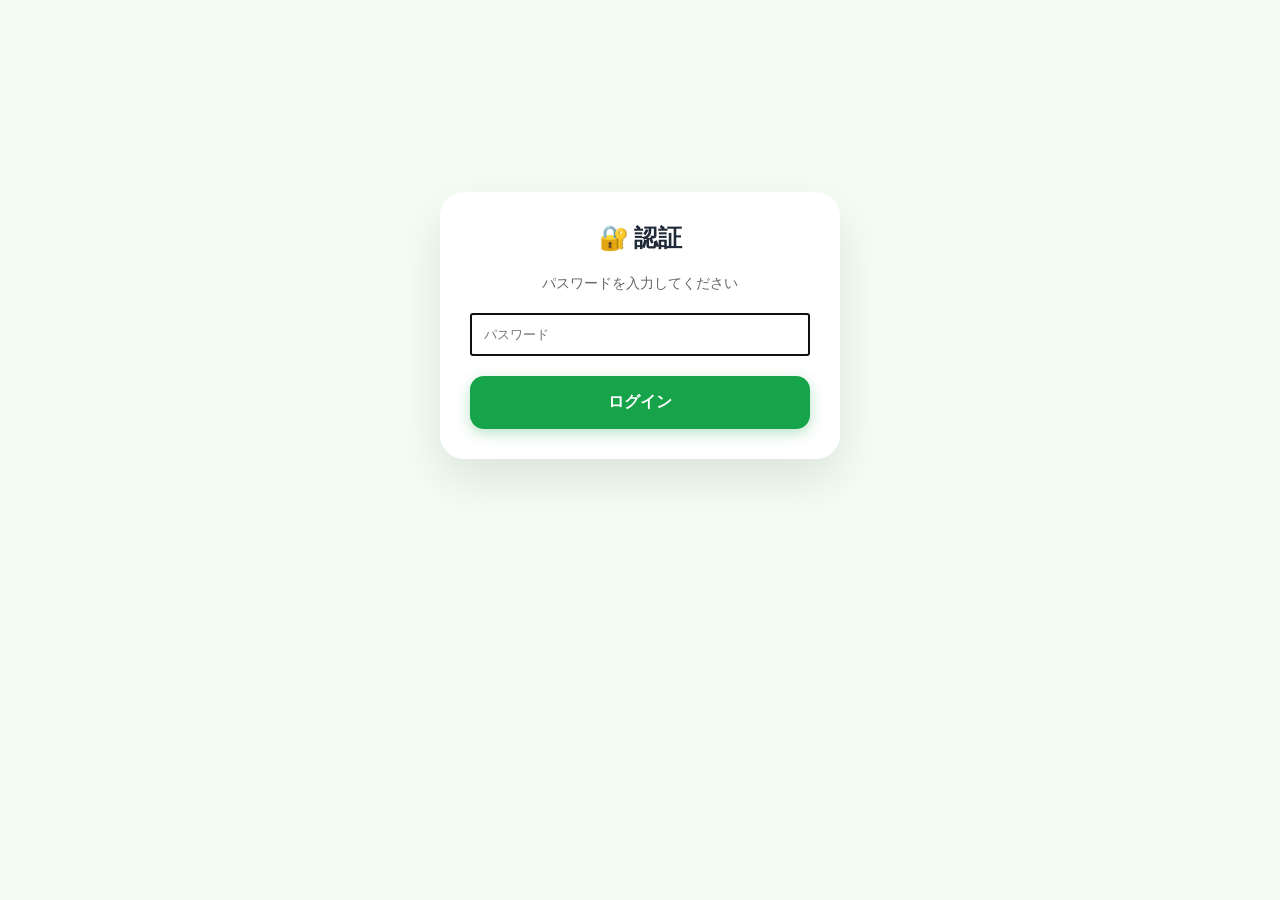
==== commit e1ee48bd: "Fix: バグ16 個人取引の帳簿・収支グラフ・帳票出力を連動" ====
--- a/github_pages_dist/index.html
+++ b/github_pages_dist/index.html
@@ -120,6 +120,9 @@
                                 <span>帳票出力</span>
                             </button>
                         </div>
+
+                        <!-- 帳票出力ステータスエリア -->
+                        <div id="ledger-export-status" class="export-status-area" style="display: none; margin: 10px 0; padding: 10px 14px; border-radius: 8px; font-size: 0.9em;"></div>
 
                         <div class="detailed-table-wrapper">
                             <table class="detailed-table">
--- a/github_pages_dist/style.css
+++ b/github_pages_dist/style.css
@@ -2042,6 +2042,29 @@
 
 .mini-month-select:focus {
     border-color: var(--accent-blue);
+}
+
+.ledger-personal-check-label {
+    display: inline-flex;
+    align-items: center;
+    gap: 6px;
+    margin-left: auto;
+    padding: 4px 10px;
+    background: rgba(255, 255, 255, 0.05);
+    border: 1px solid rgba(255, 255, 255, 0.1);
+    border-radius: 8px;
+    font-size: 0.85em;
+    color: var(--text-primary);
+    cursor: pointer;
+    user-select: none;
+    white-space: nowrap;
+}
+
+.ledger-personal-check-label input[type="checkbox"] {
+    cursor: pointer;
+    accent-color: var(--accent-green);
+    width: 15px;
+    height: 15px;
 }
 
 /* 驛｢�ｧ�ｽ�ｰ驛｢譎｢�ｽ�ｩ驛｢譎�ｽｼ譁絶ｳ驛｢譎｢�ｽ�ｼ驛｢譎臥櫨�ｽ�ｽ驍ｵ�ｺ�ｽ�ｮ驛｢譎�ｽｼ譁絶襖驛｢譎｢�ｽ�ｫ驛｢�ｧ�ｽ�ｿ驛｢�ｧ陝ｶ譎�峩鬮ｯ�ｦ�ｽ�ｨ鬩穂ｼ夲ｽｽ�ｺ驍ｵ�ｺ�ｽ�ｫ驍ｵ�ｺ陷ｷ�ｶ�ｽ遏ｩ蝮｡�ｽ�ｿ髫ｰ�ｨ�ｽ�ｴ */
